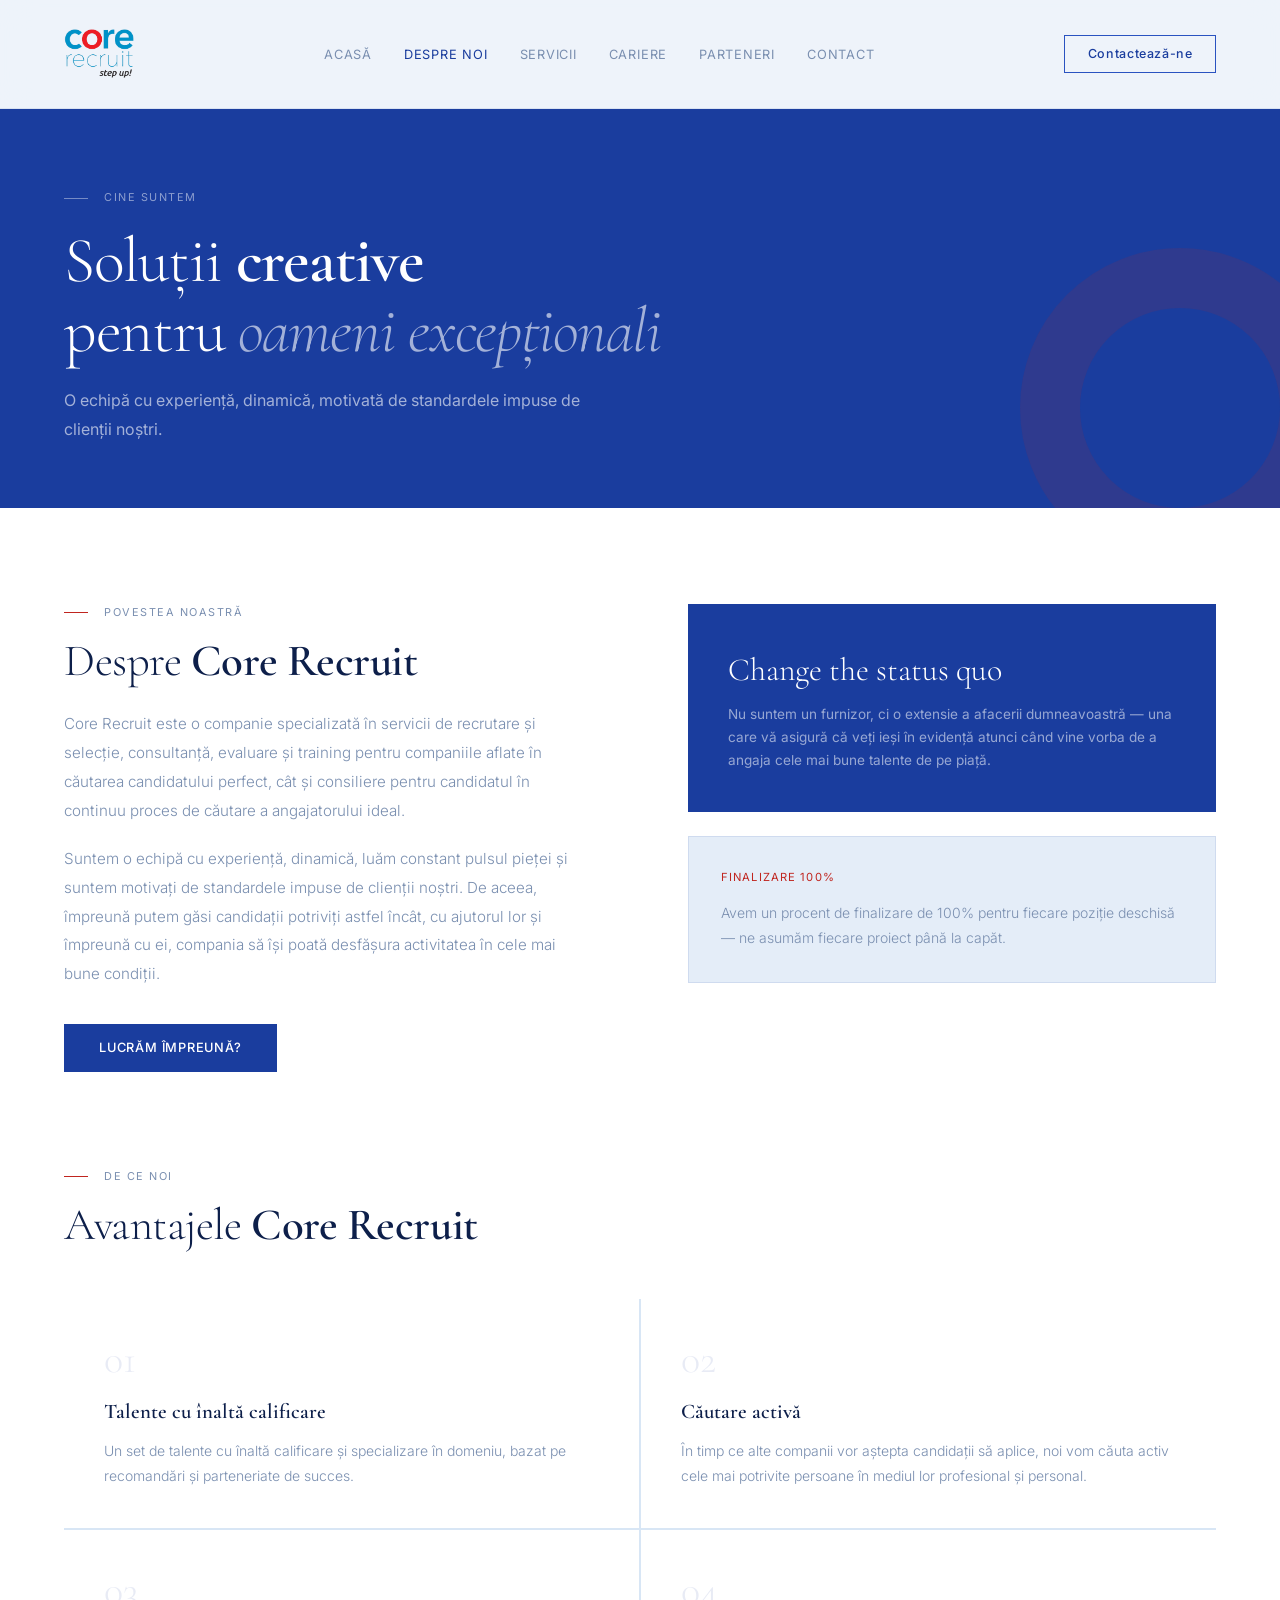
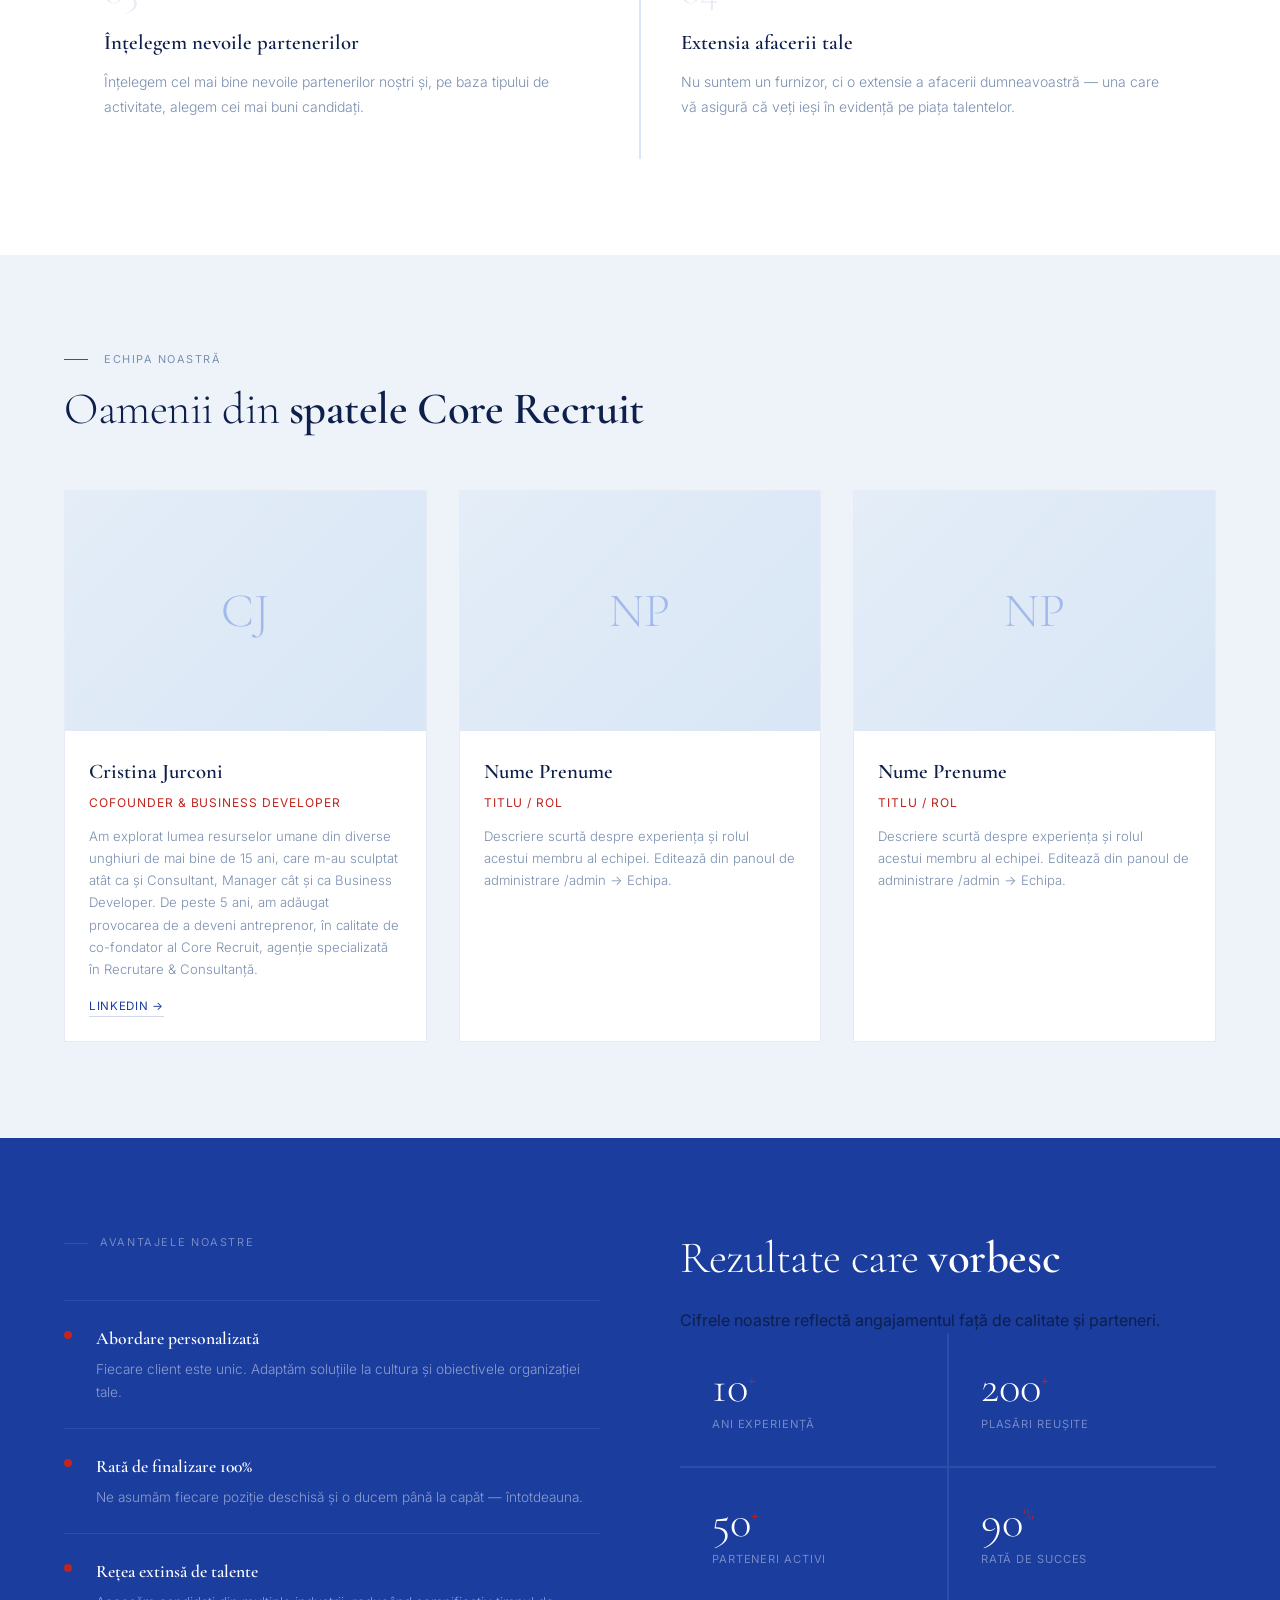
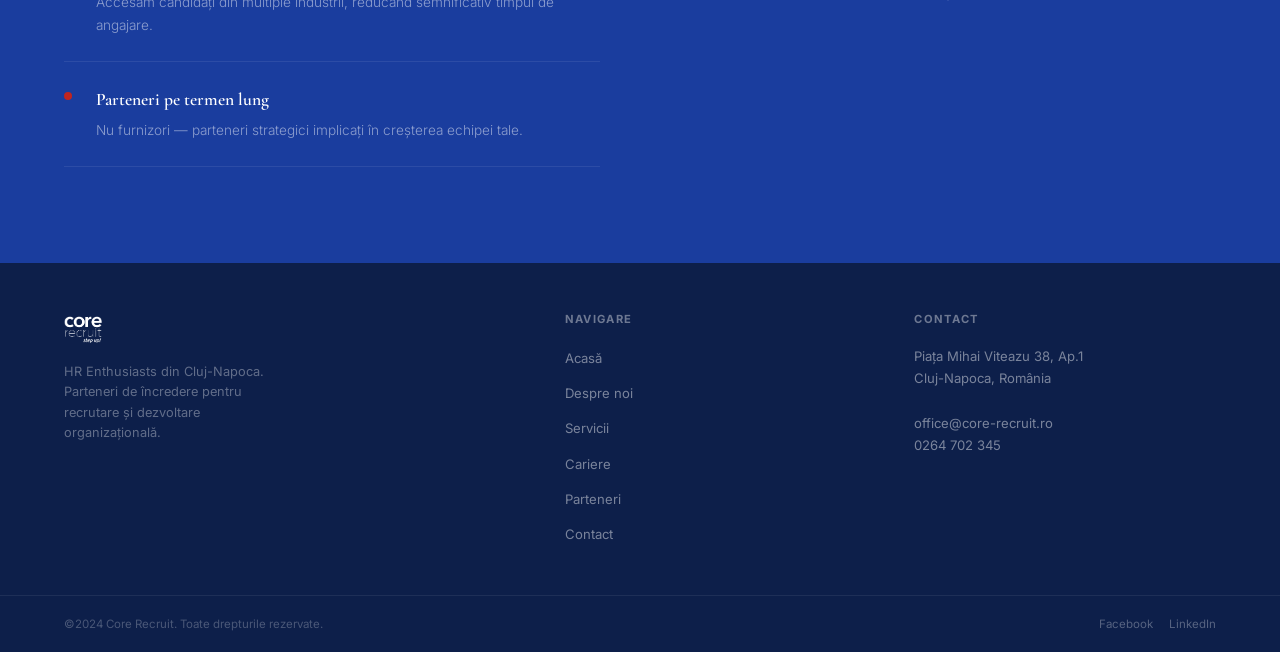
==== about.html @ 85bb78b0 "Making logo bigger" ====
<!DOCTYPE html>
<html lang="ro">
<head>
<meta charset="UTF-8">
<meta name="viewport" content="width=device-width, initial-scale=1.0">
<title>Despre noi — Core Recruit</title>
<meta name="description" content="Suntem o echipă de entuziaști HR cu experiență de peste 10 ani. Află mai multe despre Core Recruit.">
<link href="https://fonts.googleapis.com/css2?family=Cormorant+Garamond:ital,wght@0,300;0,400;0,600;1,300;1,400&family=Inter:wght@300;400;500&display=swap" rel="stylesheet">
<link rel="stylesheet" href="css/styles.css">
<style>
  .about-intro { padding: 6rem 4rem; display: grid; grid-template-columns: 1fr 1fr; gap: 6rem; align-items: start; background: var(--white); }
  .about-intro-text .section-title { margin-bottom: 1.5rem; }
  .about-intro-text p { font-size: 0.95rem; color: var(--text-muted); line-height: 1.9; font-weight: 300; margin-bottom: 1.2rem; }
  .about-values { padding: 0 4rem 6rem; background: var(--white); }
  .values-grid { display: grid; grid-template-columns: repeat(2,1fr); gap: 2px; background: var(--bg3); margin-top: 3rem; }
  .value-item { background: var(--white); padding: 2.5rem; transition: background 0.3s; }
  .value-item:hover { background: var(--bg); }
  .value-num { font-family:'Cormorant Garamond',serif; font-size:2.5rem; font-weight:300; color:rgba(26,61,158,0.1); line-height:1; margin-bottom:1rem; }
  .value-title { font-family:'Cormorant Garamond',serif; font-size:1.3rem; font-weight:600; color:var(--text); margin-bottom:0.6rem; }
  .value-desc { font-size:0.875rem; color:var(--text-muted); line-height:1.8; font-weight:300; }

  .team { padding: 6rem 4rem; background: var(--bg); }
  .team-grid { display: grid; grid-template-columns: repeat(3,1fr); gap: 2rem; margin-top: 3.5rem; }
  .team-card { background: var(--white); border: 1px solid var(--border); overflow: hidden; transition: box-shadow 0.3s; }
  .team-card:hover { box-shadow: 0 8px 32px rgba(26,61,158,0.08); }
  .team-card-img { width:100%; aspect-ratio:3/2; object-fit:cover; background:var(--bg3); display:flex; align-items:center; justify-content:center; }
  .team-card-img-placeholder { width:100%; aspect-ratio:3/2; background: linear-gradient(135deg, var(--bg2) 0%, var(--bg3) 100%); display:flex; align-items:center; justify-content:center; }
  .team-card-img-placeholder span { font-family:'Cormorant Garamond',serif; font-size:3rem; font-weight:300; color:var(--blue-light); opacity:0.4; }
  .team-card-body { padding: 1.5rem; }
  .team-name { font-family:'Cormorant Garamond',serif; font-size:1.3rem; font-weight:600; color:var(--text); margin-bottom:0.25rem; }
  .team-role { font-size:0.75rem; color:var(--red); text-transform:uppercase; letter-spacing:0.08em; margin-bottom:0.8rem; }
  .team-bio { font-size:0.82rem; color:var(--text-muted); line-height:1.7; font-weight:300; }
  .team-linkedin { display:inline-block; margin-top:1rem; font-size:0.72rem; color:var(--blue); text-decoration:none; letter-spacing:0.06em; text-transform:uppercase; border-bottom:1px solid rgba(26,61,158,0.2); padding-bottom:1px; }

  .why-us { background: var(--blue); padding: 6rem 4rem; }
  .why-grid { display: grid; grid-template-columns: 1fr 1fr; gap: 5rem; align-items: start; }
  .why-list { margin-top: 3rem; display: flex; flex-direction: column; gap: 0; }
  .why-item { padding: 1.5rem 0; border-bottom: 1px solid rgba(255,255,255,0.08); display: flex; gap: 1.5rem; }
  .why-item:first-child { border-top: 1px solid rgba(255,255,255,0.08); }
  .why-dot { width:8px; height:8px; border-radius:50%; background:var(--red); margin-top:6px; flex-shrink:0; }
  .why-title { font-family:'Cormorant Garamond',serif; font-size:1.1rem; font-weight:600; color:white; margin-bottom:0.3rem; }
  .why-desc { font-size:0.85rem; color:rgba(255,255,255,0.5); line-height:1.7; font-weight:300; }
  .why-right .section-title.white { margin-bottom:1.5rem; }
  .why-right p { font-size:0.9rem; color:rgba(255,255,255,0.55); line-height:1.9; font-weight:300; margin-bottom:2rem; }
  .stats-2col { display:grid; grid-template-columns:1fr 1fr; gap:1.5px; background:rgba(255,255,255,0.08); }
  .stat-box { background:var(--blue); padding:2rem; }
  .stat-box-val { font-family:'Cormorant Garamond',serif; font-size:2.8rem; font-weight:300; color:white; line-height:1; }
  .stat-box-val sup { font-size:1.2rem; color:var(--red); vertical-align:super; }
  .stat-box-label { font-size:0.7rem; color:rgba(255,255,255,0.4); text-transform:uppercase; letter-spacing:0.08em; margin-top:0.4rem; }

  @media (max-width:960px) {
    .about-intro, .why-grid { grid-template-columns:1fr; gap:3rem; }
    .about-intro, .about-values, .team, .why-us { padding:4rem 1.5rem; }
    .values-grid, .team-grid { grid-template-columns:1fr; }
    .stats-2col { grid-template-columns:1fr 1fr; }
  }
</style>
</head>
<body>

<nav>
  <a href="index.html" class="logo" id="nav-logo-link"><img src="images/core-recruit-logo.png" alt="Core Recruit" id="nav-logo-img" style="height:70px;width:auto;display:block;"><span class="logo-text" style="display:none;">Core<span style="color:var(--red);">.</span>Recruit</span></a>
  <ul>
    <li><a href="index.html">Acasă</a></li>
    <li><a href="about.html" class="active">Despre noi</a></li>
    <li><a href="services.html">Servicii</a></li>
    <li><a href="careers.html">Cariere</a></li>
    <li><a href="partners.html">Parteneri</a></li>
    <li><a href="contact.html">Contact</a></li>
  </ul>
  <a href="contact.html" class="nav-cta">Contactează-ne</a>
  <button class="hamburger" id="hamburger"><span></span><span></span><span></span></button>
</nav>
<div class="mobile-menu" id="mobile-menu">
  <a href="index.html">Acasă</a><a href="about.html">Despre noi</a><a href="services.html">Servicii</a>
  <a href="careers.html">Cariere</a><a href="partners.html">Parteneri</a><a href="contact.html">Contact</a>
</div>

<div class="page-hero">
  <div class="page-hero-eyebrow"><div class="eyebrow-line"></div><span class="eyebrow-text">Cine suntem</span></div>
  <h1>Soluții <strong>creative</strong><br>pentru <em>oameni excepționali</em></h1>
  <p>O echipă cu experiență, dinamică, motivată de standardele impuse de clienții noștri.</p>
</div>

<section class="about-intro">
  <div class="about-intro-text fade-in">
    <div class="section-eyebrow"><div class="eyebrow-line"></div><span class="eyebrow-text">Povestea noastră</span></div>
    <div class="section-title">Despre <strong>Core Recruit</strong></div>
    <p>Core Recruit este o companie specializată în servicii de recrutare și selecție, consultanță, evaluare și training pentru companiile aflate în căutarea candidatului perfect, cât și consiliere pentru candidatul în continuu proces de căutare a angajatorului ideal.</p>
    <p>Suntem o echipă cu experiență, dinamică, luăm constant pulsul pieței și suntem motivați de standardele impuse de clienții noștri. De aceea, împreună putem găsi candidații potriviți astfel încât, cu ajutorul lor și împreună cu ei, compania să își poată desfășura activitatea în cele mai bune condiții.</p>
    <a href="contact.html" class="btn-primary" style="margin-top:1rem;">Lucrăm împreună?</a>
  </div>
  <div class="fade-in" style="display:flex;flex-direction:column;gap:1.5rem;">
    <div style="background:var(--blue);padding:2.5rem;color:white;">
      <div style="font-family:'Cormorant Garamond',serif;font-size:2rem;font-weight:300;margin-bottom:0.5rem;">Change the status quo</div>
      <div style="font-size:0.85rem;color:rgba(255,255,255,0.55);line-height:1.7;">Nu suntem un furnizor, ci o extensie a afacerii dumneavoastră — una care vă asigură că veți ieși în evidență atunci când vine vorba de a angaja cele mai bune talente de pe piață.</div>
    </div>
    <div style="background:var(--bg2);border:1px solid var(--border);padding:2rem;">
      <div style="font-size:0.7rem;text-transform:uppercase;letter-spacing:0.1em;color:var(--red);margin-bottom:0.8rem;">Finalizare 100%</div>
      <div style="font-size:0.875rem;color:var(--text-muted);line-height:1.8;font-weight:300;">Avem un procent de finalizare de 100% pentru fiecare poziție deschisă — ne asumăm fiecare proiect până la capăt.</div>
    </div>
  </div>
</section>

<section class="about-values">
  <div class="section-eyebrow"><div class="eyebrow-line"></div><span class="eyebrow-text">De ce noi</span></div>
  <div class="section-title">Avantajele <strong>Core Recruit</strong></div>
  <div class="values-grid">
    <div class="value-item fade-in">
      <div class="value-num">01</div>
      <div class="value-title">Talente cu înaltă calificare</div>
      <div class="value-desc">Un set de talente cu înaltă calificare și specializare în domeniu, bazat pe recomandări și parteneriate de succes.</div>
    </div>
    <div class="value-item fade-in">
      <div class="value-num">02</div>
      <div class="value-title">Căutare activă</div>
      <div class="value-desc">În timp ce alte companii vor aștepta candidații să aplice, noi vom căuta activ cele mai potrivite persoane în mediul lor profesional și personal.</div>
    </div>
    <div class="value-item fade-in">
      <div class="value-num">03</div>
      <div class="value-title">Înțelegem nevoile partenerilor</div>
      <div class="value-desc">Înțelegem cel mai bine nevoile partenerilor noștri și, pe baza tipului de activitate, alegem cei mai buni candidați.</div>
    </div>
    <div class="value-item fade-in">
      <div class="value-num">04</div>
      <div class="value-title">Extensia afacerii tale</div>
      <div class="value-desc">Nu suntem un furnizor, ci o extensie a afacerii dumneavoastră — una care vă asigură că veți ieși în evidență pe piața talentelor.</div>
    </div>
  </div>
</section>

<section class="team">
  <div class="section-eyebrow"><div class="eyebrow-line"></div><span class="eyebrow-text">Echipa noastră</span></div>
  <div class="section-title">Oamenii din <strong>spatele Core Recruit</strong></div>
  <div class="team-grid" id="team-grid">
    <div class="content-loading"><div class="spinner"></div> Se încarcă echipa...</div>
  </div>
</section>

<section class="why-us">
  <div class="why-grid">
    <div>
      <div class="al-tag" style="font-size:0.68rem;letter-spacing:0.15em;text-transform:uppercase;color:rgba(255,255,255,0.4);margin-bottom:1.5rem;display:flex;align-items:center;gap:0.75rem;">
        <span style="display:block;width:24px;height:1px;background:var(--red);flex-shrink:0;"></span>Avantajele noastre
      </div>
      <div class="why-list">
        <div class="why-item"><div class="why-dot"></div><div><div class="why-title">Abordare personalizată</div><div class="why-desc">Fiecare client este unic. Adaptăm soluțiile la cultura și obiectivele organizației tale.</div></div></div>
        <div class="why-item"><div class="why-dot"></div><div><div class="why-title">Rată de finalizare 100%</div><div class="why-desc">Ne asumăm fiecare poziție deschisă și o ducem până la capăt — întotdeauna.</div></div></div>
        <div class="why-item"><div class="why-dot"></div><div><div class="why-title">Rețea extinsă de talente</div><div class="why-desc">Accesăm candidați din multiple industrii, reducând semnificativ timpul de angajare.</div></div></div>
        <div class="why-item"><div class="why-dot"></div><div><div class="why-title">Parteneri pe termen lung</div><div class="why-desc">Nu furnizori — parteneri strategici implicați în creșterea echipei tale.</div></div></div>
      </div>
    </div>
    <div>
      <div class="section-title white" style="margin-bottom:1.5rem;">Rezultate care <strong style="font-weight:600;">vorbesc</strong></div>
      <p>Cifrele noastre reflectă angajamentul față de calitate și parteneri.</p>
      <div class="stats-2col">
        <div class="stat-box"><div class="stat-box-val">10<sup>+</sup></div><div class="stat-box-label">Ani experiență</div></div>
        <div class="stat-box"><div class="stat-box-val">200<sup>+</sup></div><div class="stat-box-label">Plasări reușite</div></div>
        <div class="stat-box"><div class="stat-box-val">50<sup>+</sup></div><div class="stat-box-label">Parteneri activi</div></div>
        <div class="stat-box"><div class="stat-box-val">90<sup>%</sup></div><div class="stat-box-label">Rată de succes</div></div>
      </div>
    </div>
  </div>
</section>

<footer>
  <div class="footer-brand">
    <a href="index.html" class="footer-logo" id="footer-logo-link"><img src="images/core-recruit-logo.png" alt="Core Recruit" id="footer-logo-img" style="height:38px;width:auto;display:block;filter:brightness(0) invert(1);"><span class="footer-logo-text" style="display:none;">Core<span style="color:var(--red);">.</span>Recruit</span></a>
    <p class="footer-tagline">HR Enthusiasts din Cluj-Napoca. Parteneri de încredere pentru recrutare și dezvoltare organizațională.</p>
  </div>
  <div class="footer-col">
    <h4>Navigare</h4>
    <ul>
      <li><a href="index.html">Acasă</a></li><li><a href="about.html">Despre noi</a></li>
      <li><a href="services.html">Servicii</a></li><li><a href="careers.html">Cariere</a></li>
      <li><a href="partners.html">Parteneri</a></li><li><a href="contact.html">Contact</a></li>
    </ul>
  </div>
  <div class="footer-col">
    <h4>Contact</h4>
    <p>Piața Mihai Viteazu 38, Ap.1<br>Cluj-Napoca, România<br><br>office@core-recruit.ro<br>0264 702 345</p>
  </div>
</footer>
<div class="footer-bottom">
  <span class="footer-copy">©2024 Core Recruit. Toate drepturile rezervate.</span>
  <div class="footer-social">
    <a href="https://www.facebook.com/corerecruit.ro/" target="_blank">Facebook</a>
    <a href="https://www.linkedin.com/company/core-recruit/" target="_blank">LinkedIn</a>
  </div>
</div>
<script src="js/main.js"></script>
<script>
// ============================================================
// TEAM CMS LOADER
// Slugs must match filenames in /content/team/
// Add new slugs here as you add team members in /admin → Echipa
// ============================================================
const TEAM_SLUGS = [
  'cristina-jurconi',
  'membru-2',
  'membru-3',
];

// Fallback data shown before CMS files are loaded
const TEAM_FALLBACK = [
  { name:'Cristina Jurconi', role:'Cofounder & Business Developer', bio:'Am explorat lumea resurselor umane din diverse unghiuri de mai bine de 15 ani. De peste 5 ani, co-fondator al Core Recruit.', linkedin:'https://www.linkedin.com/in/cristina-jurconi-02abbb10/', photo:'' },
  { name:'Nume Prenume', role:'Titlu / Rol', bio:'Editează din panoul de administrare /admin → Echipa pentru a adăuga informațiile acestui membru.', linkedin:'', photo:'' },
  { name:'Nume Prenume', role:'Titlu / Rol', bio:'Editează din panoul de administrare /admin → Echipa pentru a adăuga informațiile acestui membru.', linkedin:'', photo:'' },
];

function getInitials(name) {
  return name.split(' ').map(w => w[0]).join('').substring(0, 2).toUpperCase();
}

function renderTeam(members) {
  const grid = document.getElementById('team-grid');
  grid.innerHTML = members.map(m => `
    <div class="team-card fade-in">
      ${m.photo
        ? `<img src="${m.photo}" alt="${m.name}" class="team-card-img" style="width:100%;aspect-ratio:3/2;object-fit:cover;">`
        : `<div class="team-card-img-placeholder"><span>${getInitials(m.name)}</span></div>`
      }
      <div class="team-card-body">
        <div class="team-name">${m.name}</div>
        <div class="team-role">${m.role}</div>
        <p class="team-bio">${m.bio}</p>
        ${m.linkedin ? `<a href="${m.linkedin}" target="_blank" class="team-linkedin">LinkedIn →</a>` : ''}
      </div>
    </div>
  `).join('');
  // Trigger fade-in
  setTimeout(() => {
    grid.querySelectorAll('.fade-in').forEach(el => el.classList.add('visible'));
  }, 100);
}

async function loadTeam() {
  const results = await window.CMS.loadCollection('team', TEAM_SLUGS);
  const members = results.length > 0
    ? results.sort((a, b) => (parseInt(a.order) || 0) - (parseInt(b.order) || 0))
    : TEAM_FALLBACK;
  renderTeam(members);
}

document.addEventListener('DOMContentLoaded', loadTeam);
</script>
</body>
</html>
---- css/styles.css ----
/* Core Recruit — Shared Styles v2 with Netlify CMS */
*,*::before,*::after{margin:0;padding:0;box-sizing:border-box}
:root{
  --bg:#eef3fa;--bg2:#e4edf8;--bg3:#d8e6f5;--white:#ffffff;
  --blue:#1a3d9e;--blue-mid:#2a52c0;--blue-light:#4a72d8;
  --red:#c0251f;--text:#0d1f4a;--text-mid:#3a4e7a;--text-muted:#7a8fb0;
  --border:rgba(26,61,158,0.1);--border-strong:rgba(26,61,158,0.2);
}
body{font-family:'Inter',sans-serif;background:var(--bg);color:var(--text);overflow-x:auto;line-height:1.6}

/* NAV */
nav{display:flex;align-items:center;justify-content:space-between;padding:1.2rem 4rem;position:sticky;top:0;z-index:100;background:rgba(238,243,250,0.95);backdrop-filter:blur(16px);border-bottom:1px solid var(--border)}
.logo{font-family:'Cormorant Garamond',serif;font-weight:600;font-size:1.4rem;letter-spacing:0.04em;color:var(--blue);text-decoration:none}
.logo span{color:var(--red)}
nav ul{list-style:none;display:flex;gap:2rem}
nav ul li a{text-decoration:none;color:var(--text-muted);font-size:0.8rem;letter-spacing:0.06em;text-transform:uppercase;transition:color 0.2s}
nav ul li a:hover,nav ul li a.active{color:var(--blue)}
.nav-cta{background:transparent;color:var(--blue);border:1px solid var(--blue-mid);padding:0.5rem 1.4rem;font-family:'Inter',sans-serif;font-size:0.78rem;font-weight:500;letter-spacing:0.05em;cursor:pointer;transition:all 0.25s;text-decoration:none;display:inline-block}
.nav-cta:hover{background:var(--blue);color:white}
.hamburger{display:none;flex-direction:column;gap:5px;cursor:pointer;background:none;border:none;padding:4px}
.hamburger span{width:24px;height:1.5px;background:var(--blue);display:block;transition:all 0.3s}
.mobile-menu{display:none;flex-direction:column;position:fixed;top:64px;left:0;right:0;background:rgba(238,243,250,0.98);backdrop-filter:blur(16px);border-bottom:1px solid var(--border);padding:1.5rem 2rem;gap:1.2rem;z-index:99}
.mobile-menu a{text-decoration:none;color:var(--text-mid);font-size:0.9rem;letter-spacing:0.06em;text-transform:uppercase}
.mobile-menu.open{display:flex}

/* BUTTONS */
.btn-primary{background:var(--blue);color:white;border:none;padding:0.85rem 2.2rem;font-family:'Inter',sans-serif;font-size:0.8rem;font-weight:500;letter-spacing:0.06em;text-transform:uppercase;cursor:pointer;transition:all 0.25s;text-decoration:none;display:inline-block}
.btn-primary:hover{background:var(--blue-mid);transform:translateY(-1px)}
.btn-ghost{background:transparent;color:var(--text-mid);border:1px solid var(--border-strong);padding:0.85rem 2.2rem;font-family:'Inter',sans-serif;font-size:0.8rem;letter-spacing:0.06em;text-transform:uppercase;cursor:pointer;transition:all 0.25s;text-decoration:none;display:inline-block}
.btn-ghost:hover{border-color:var(--blue);color:var(--blue)}
.btn-white{background:transparent;color:white;border:1px solid rgba(255,255,255,0.35);padding:0.8rem 2rem;font-family:'Inter',sans-serif;font-size:0.78rem;letter-spacing:0.07em;text-transform:uppercase;cursor:pointer;transition:all 0.25s;text-decoration:none;display:inline-block}
.btn-white:hover{background:rgba(255,255,255,0.1);border-color:rgba(255,255,255,0.6)}

/* TYPOGRAPHY */
.section-eyebrow{display:flex;align-items:center;gap:1rem;margin-bottom:1rem}
.eyebrow-line{width:24px;height:1px;background:var(--red);flex-shrink:0}
.eyebrow-text{font-size:0.68rem;letter-spacing:0.14em;text-transform:uppercase;color:var(--text-muted)}
.section-title{font-family:'Cormorant Garamond',serif;font-size:clamp(2rem,3.5vw,3rem);font-weight:300;color:var(--text);letter-spacing:-0.01em;line-height:1.1}
.section-title strong{font-weight:600}
.section-title.white{color:white}

/* PAGE HERO */
.page-hero{background:var(--blue);padding:5rem 4rem 4rem;position:relative;overflow:hidden}
.page-hero::after{content:'';position:absolute;right:-60px;bottom:-60px;width:320px;height:320px;border-radius:50%;border:60px solid rgba(192,37,31,0.12);pointer-events:none}
.page-hero-eyebrow{display:flex;align-items:center;gap:1rem;margin-bottom:1.2rem}
.page-hero-eyebrow .eyebrow-line{background:rgba(255,255,255,0.4)}
.page-hero-eyebrow .eyebrow-text{color:rgba(255,255,255,0.5)}
.page-hero h1{font-family:'Cormorant Garamond',serif;font-weight:300;font-size:clamp(2.5rem,5vw,4.5rem);color:white;line-height:1.1;letter-spacing:-0.02em;max-width:700px}
.page-hero h1 strong{font-weight:600}
.page-hero h1 em{font-style:italic;color:rgba(255,255,255,0.6)}
.page-hero p{color:rgba(255,255,255,0.6);font-size:1rem;line-height:1.8;max-width:520px;margin-top:1.2rem}

/* FOOTER */
footer{background:var(--text);padding:3rem 4rem;display:grid;grid-template-columns:1.5fr 1fr 1fr;gap:3rem;align-items:start}
.footer-logo{font-family:'Cormorant Garamond',serif;font-weight:600;font-size:1.3rem;letter-spacing:0.04em;color:white;display:block;margin-bottom:0.8rem;text-decoration:none}
.footer-logo span{color:var(--red)}
.footer-tagline{font-size:0.8rem;color:rgba(255,255,255,0.35);line-height:1.6;max-width:220px}
.footer-col h4{font-size:0.7rem;letter-spacing:0.12em;text-transform:uppercase;color:rgba(255,255,255,0.4);margin-bottom:1rem}
.footer-col ul{list-style:none;display:flex;flex-direction:column;gap:0.6rem}
.footer-col ul li a{font-size:0.82rem;color:rgba(255,255,255,0.45);text-decoration:none;transition:color 0.2s}
.footer-col ul li a:hover{color:white}
.footer-col p{font-size:0.82rem;color:rgba(255,255,255,0.45);line-height:1.7}
.footer-bottom{background:var(--text);border-top:1px solid rgba(255,255,255,0.07);padding:1.2rem 4rem;display:flex;justify-content:space-between;align-items:center}
.footer-copy{font-size:0.72rem;color:rgba(255,255,255,0.25)}
.footer-social{display:flex;gap:1rem}
.footer-social a{font-size:0.72rem;color:rgba(255,255,255,0.3);text-decoration:none;transition:color 0.2s}
.footer-social a:hover{color:white}

/* DIVIDER */
.divider-strip{background:var(--bg2);border-top:1px solid var(--border);border-bottom:1px solid var(--border);padding:1.1rem 4rem;display:flex;justify-content:space-between;align-items:center;overflow:hidden}
.ds-item{display:flex;align-items:center;gap:0.75rem;flex-shrink:0}
.ds-line{width:1px;height:16px;background:var(--border-strong);flex-shrink:0}
.ds-text{font-size:0.7rem;letter-spacing:0.1em;text-transform:uppercase;color:var(--text-muted)}

/* LOADING */
.content-loading{display:flex;align-items:center;justify-content:center;padding:4rem;color:var(--text-muted);font-size:0.875rem;gap:1rem}
.spinner{width:24px;height:24px;border:2px solid var(--border);border-top-color:var(--blue);border-radius:50%;animation:spin 0.7s linear infinite;flex-shrink:0}
@keyframes spin{to{transform:rotate(360deg)}}

/* FADE IN */
.fade-in{opacity:0;transform:translateY(20px);transition:opacity 0.6s ease,transform 0.6s ease}
.fade-in.visible{opacity:1;transform:translateY(0)}

@media(max-width:960px){
  nav ul,.nav-cta{display:none}
  .hamburger{display:flex}
  nav{padding:1rem 1.5rem}
  .page-hero{padding:3.5rem 1.5rem 3rem}
  footer{grid-template-columns:1fr;gap:2rem;padding:2.5rem 1.5rem}
  .footer-bottom{padding:1rem 1.5rem;flex-direction:column;gap:0.5rem;text-align:center}
  .divider-strip{padding:1rem 1.5rem;gap:0.8rem;flex-wrap:wrap}
  .ds-line{display:none}
}

/* ---- LOGO IMAGE ---- */
.logo-img-link { display:flex; align-items:center; text-decoration:none; }
.nav-logo { height:48px; width:auto; display:block; }
.footer-logo-img { display:block; margin-bottom:0.8rem; text-decoration:none; }
.footer-logo-img-el { height:44px; width:auto; filter:brightness(0) invert(1); }
nav { gap:1rem; }

/* ---- LOGO (image + text fallback) ---- */
.logo { display:flex; align-items:center; text-decoration:none; font-family:'Cormorant Garamond',serif; font-weight:600; font-size:1.4rem; letter-spacing:0.04em; color:var(--blue); }
.logo .logo-text { color:var(--blue); }
.logo .logo-text span { color:var(--red); }
.footer-logo { display:flex; align-items:center; text-decoration:none; font-family:'Cormorant Garamond',serif; font-weight:600; font-size:1.3rem; color:white; margin-bottom:0.8rem; }
.footer-logo .footer-logo-text span { color:var(--red); }
nav { gap:1rem; }
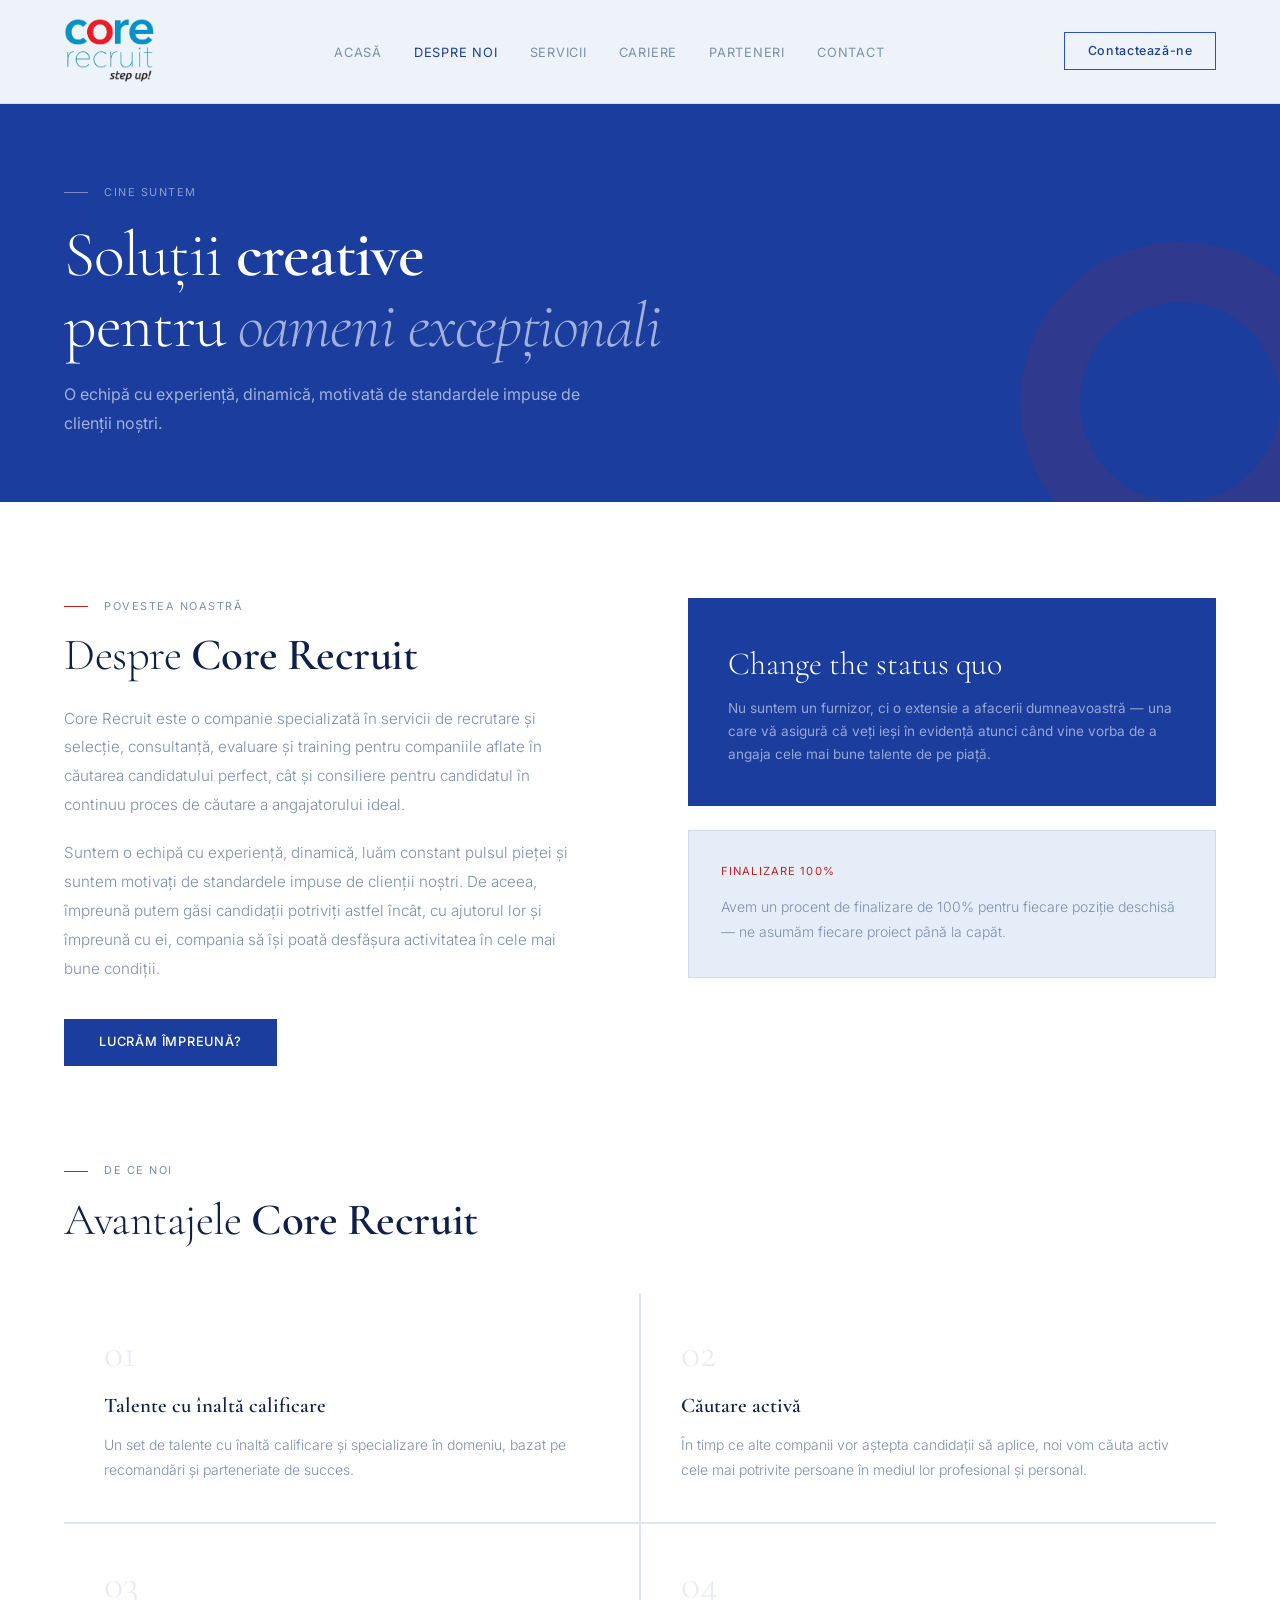
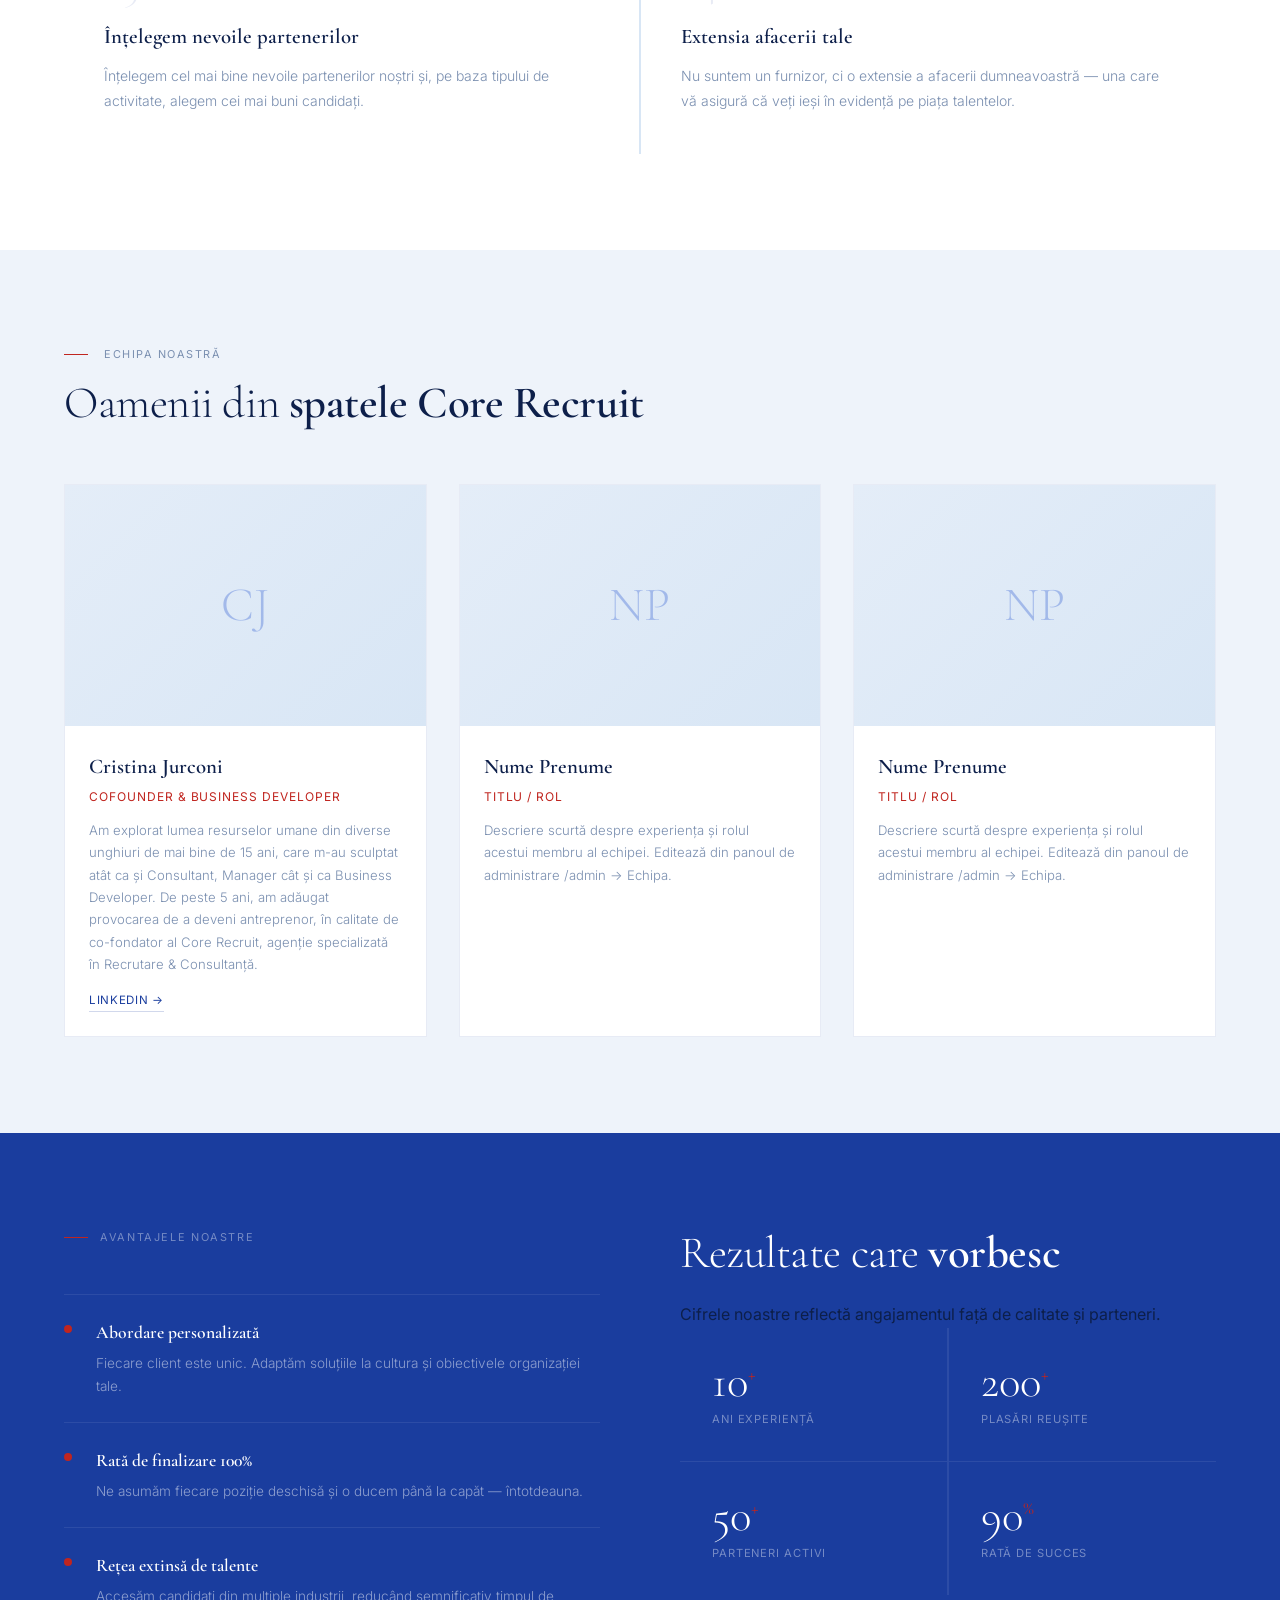
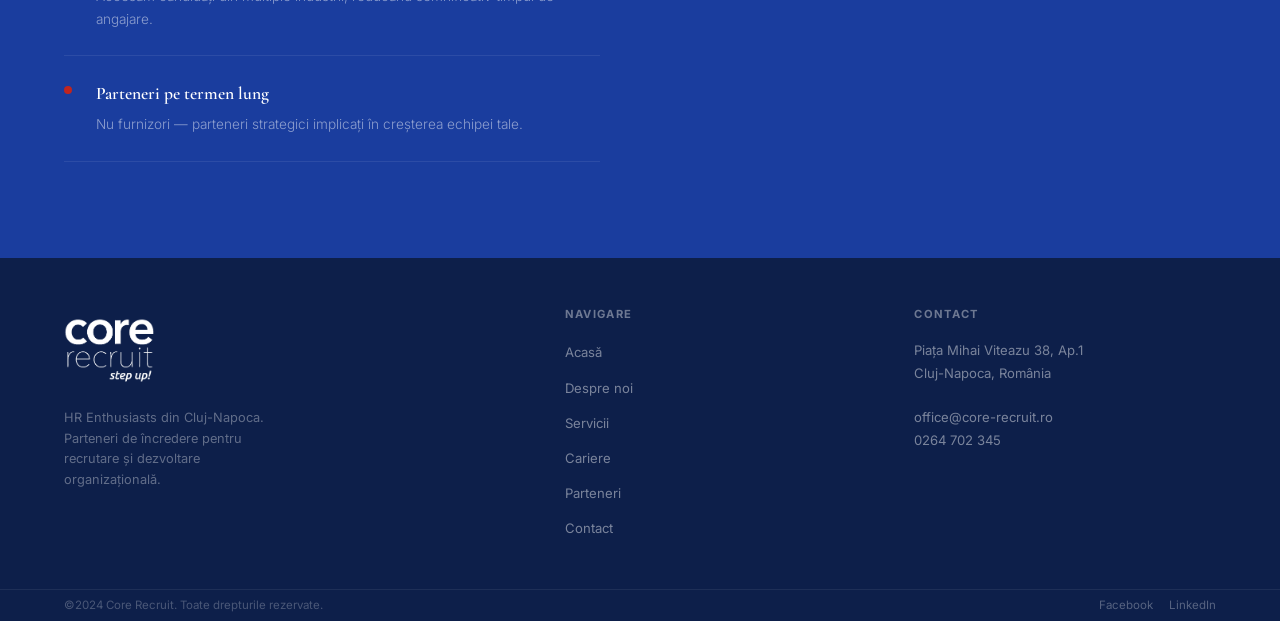
==== commit a5f88006: "Even bigger logo" ====
--- a/about.html
+++ b/about.html
@@ -59,7 +59,7 @@
 <body>
 
 <nav>
-  <a href="index.html" class="logo" id="nav-logo-link"><img src="images/core-recruit-logo.png" alt="Core Recruit" id="nav-logo-img" style="height:70px;width:auto;display:block;"><span class="logo-text" style="display:none;">Core<span style="color:var(--red);">.</span>Recruit</span></a>
+  <a href="index.html" class="logo" id="nav-logo-link"><img src="images/core-recruit-logo.png" alt="Core Recruit" id="nav-logo-img" style="height:90px;width:auto;display:block;"><span class="logo-text" style="display:none;">Core<span style="color:var(--red);">.</span>Recruit</span></a>
   <ul>
     <li><a href="index.html">Acasă</a></li>
     <li><a href="about.html" class="active">Despre noi</a></li>
@@ -165,7 +165,7 @@
 
 <footer>
   <div class="footer-brand">
-    <a href="index.html" class="footer-logo" id="footer-logo-link"><img src="images/core-recruit-logo.png" alt="Core Recruit" id="footer-logo-img" style="height:38px;width:auto;display:block;filter:brightness(0) invert(1);"><span class="footer-logo-text" style="display:none;">Core<span style="color:var(--red);">.</span>Recruit</span></a>
+    <a href="index.html" class="footer-logo" id="footer-logo-link"><img src="images/core-recruit-logo.png" alt="Core Recruit" id="footer-logo-img" style="height:90px;width:auto;display:block;filter:brightness(0) invert(1);"><span class="footer-logo-text" style="display:none;">Core<span style="color:var(--red);">.</span>Recruit</span></a>
     <p class="footer-tagline">HR Enthusiasts din Cluj-Napoca. Parteneri de încredere pentru recrutare și dezvoltare organizațională.</p>
   </div>
   <div class="footer-col">
--- a/css/styles.css
+++ b/css/styles.css
@@ -9,7 +9,7 @@
 body{font-family:'Inter',sans-serif;background:var(--bg);color:var(--text);overflow-x:auto;line-height:1.6}
 
 /* NAV */
-nav{display:flex;align-items:center;justify-content:space-between;padding:1.2rem 4rem;position:sticky;top:0;z-index:100;background:rgba(238,243,250,0.95);backdrop-filter:blur(16px);border-bottom:1px solid var(--border)}
+nav{display:flex;align-items:center;justify-content:space-between;padding:0.4rem 4rem;position:sticky;top:0;z-index:100;background:rgba(238,243,250,0.95);backdrop-filter:blur(16px);border-bottom:1px solid var(--border)}
 .logo{font-family:'Cormorant Garamond',serif;font-weight:600;font-size:1.4rem;letter-spacing:0.04em;color:var(--blue);text-decoration:none}
 .logo span{color:var(--red)}
 nav ul{list-style:none;display:flex;gap:2rem}
@@ -60,7 +60,7 @@
 .footer-col ul li a{font-size:0.82rem;color:rgba(255,255,255,0.45);text-decoration:none;transition:color 0.2s}
 .footer-col ul li a:hover{color:white}
 .footer-col p{font-size:0.82rem;color:rgba(255,255,255,0.45);line-height:1.7}
-.footer-bottom{background:var(--text);border-top:1px solid rgba(255,255,255,0.07);padding:1.2rem 4rem;display:flex;justify-content:space-between;align-items:center}
+.footer-bottom{background:var(--text);border-top:1px solid rgba(255,255,255,0.07);padding:0.4rem 4rem;display:flex;justify-content:space-between;align-items:center}
 .footer-copy{font-size:0.72rem;color:rgba(255,255,255,0.25)}
 .footer-social{display:flex;gap:1rem}
 .footer-social a{font-size:0.72rem;color:rgba(255,255,255,0.3);text-decoration:none;transition:color 0.2s}
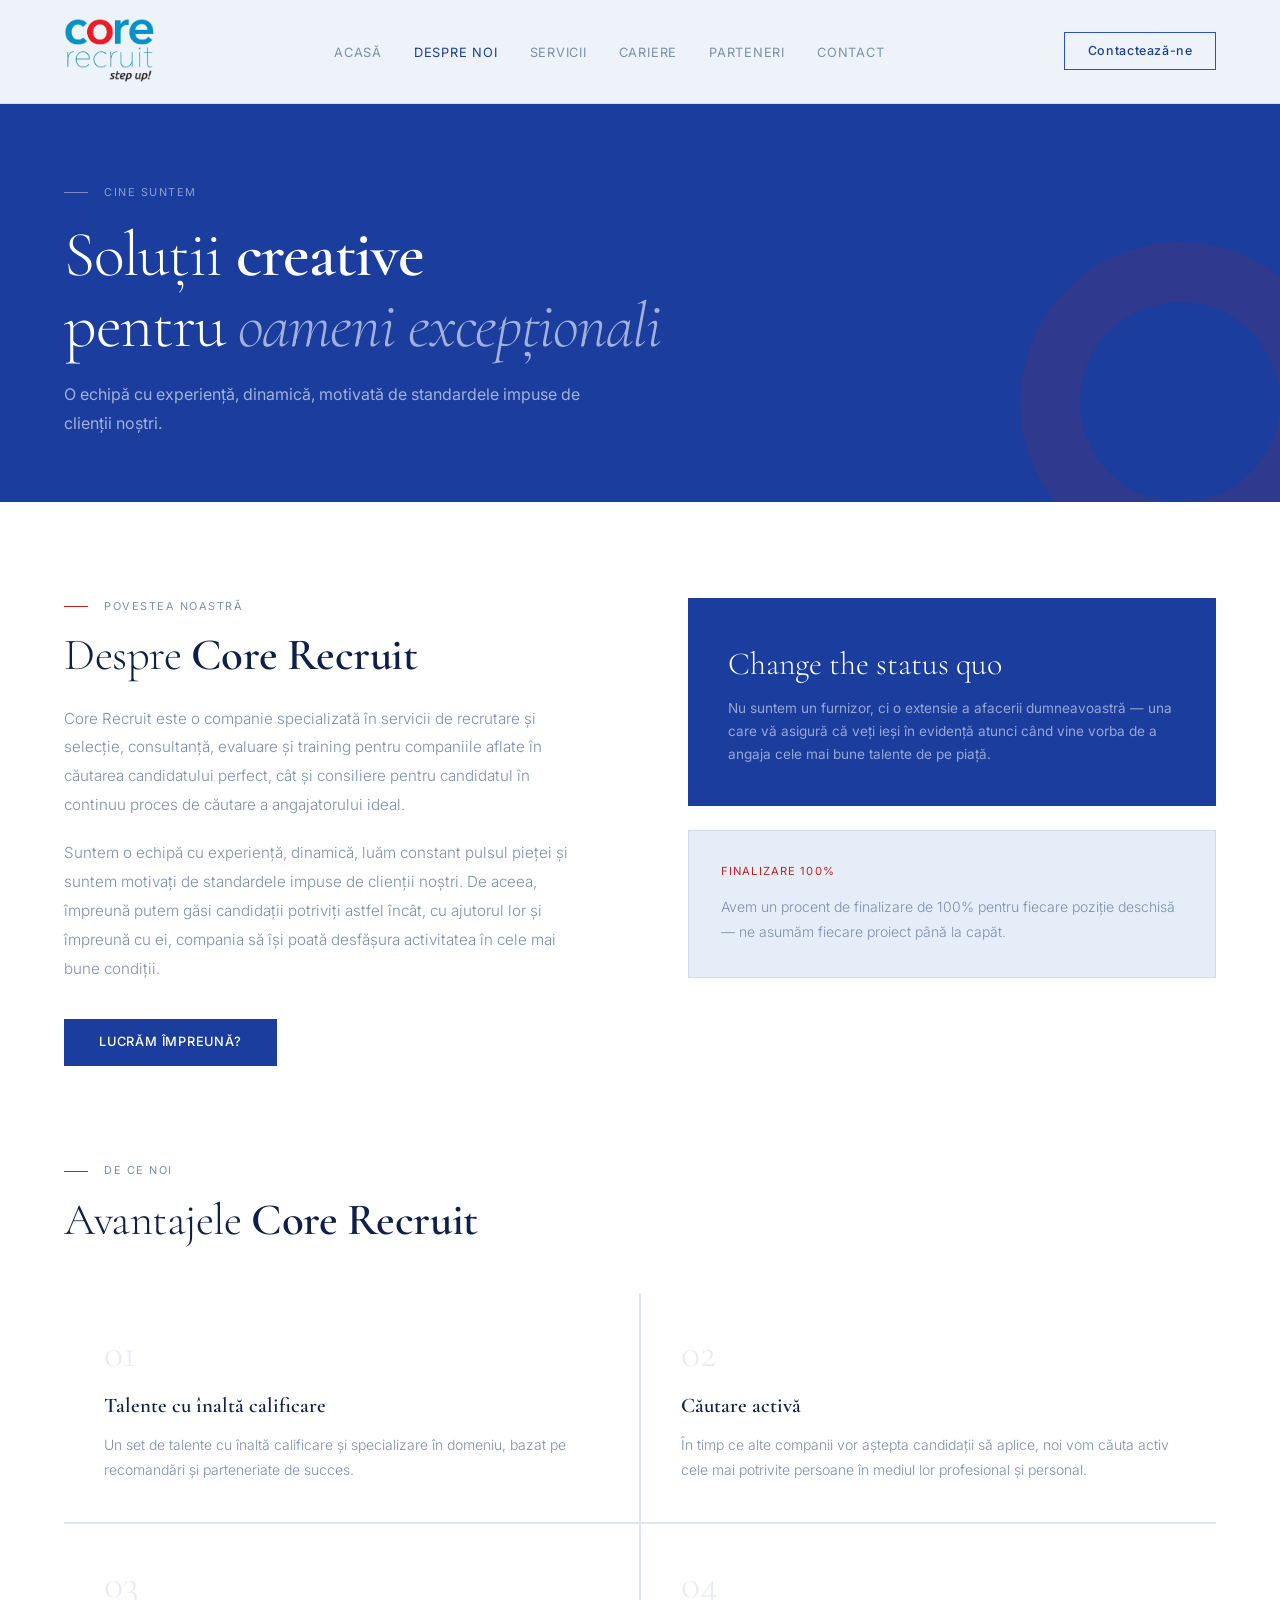
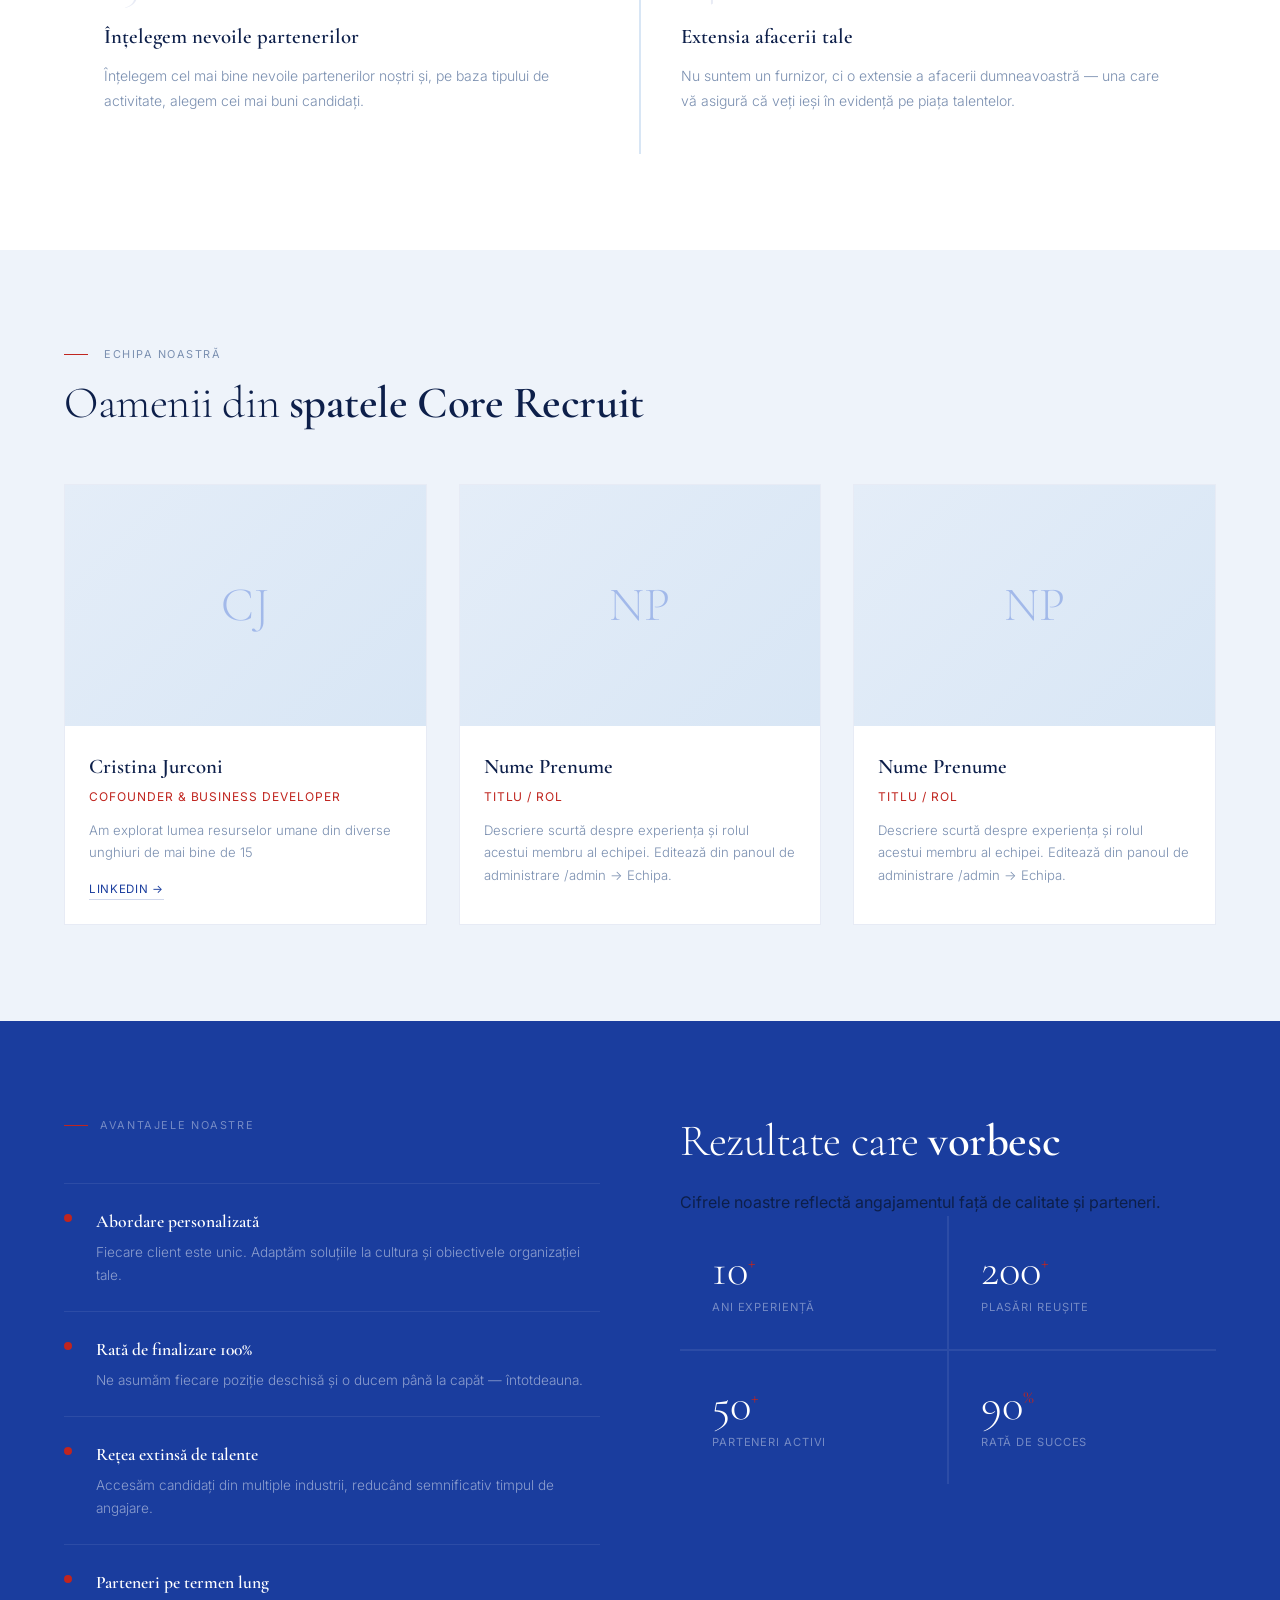
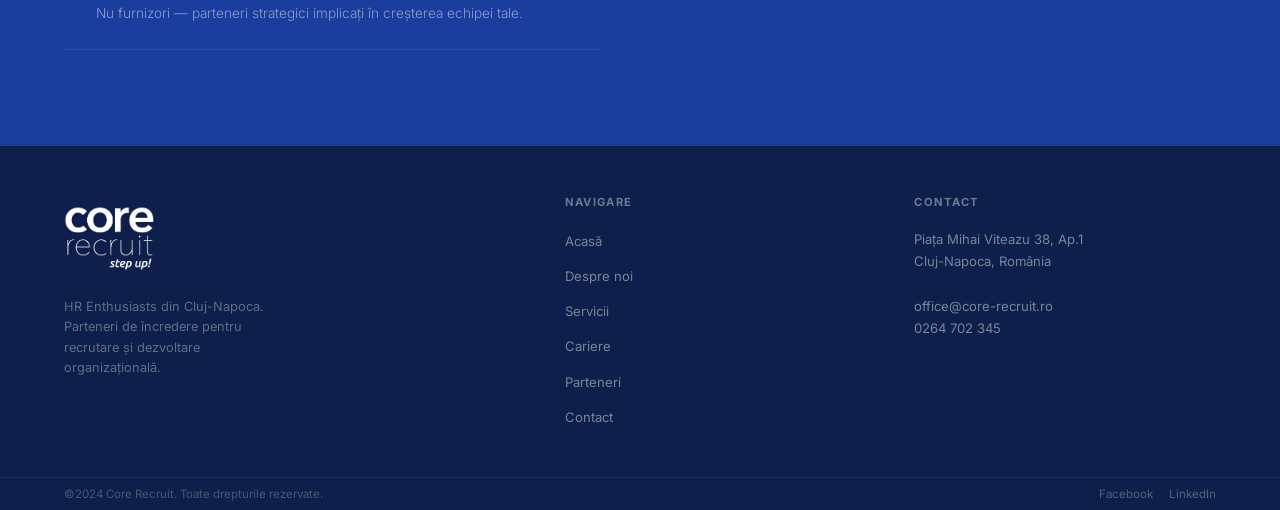
==== commit 3b17b2cb: "Update about.html" ====
--- a/about.html
+++ b/about.html
@@ -223,7 +223,7 @@
       <div class="team-card-body">
         <div class="team-name">${m.name}</div>
         <div class="team-role">${m.role}</div>
-        <p class="team-bio">${m.bio}</p>
+        <p class="team-bio">${m.body && m.body.trim() ? m.body.trim() : m.bio}</p>
         ${m.linkedin ? `<a href="${m.linkedin}" target="_blank" class="team-linkedin">LinkedIn →</a>` : ''}
       </div>
     </div>
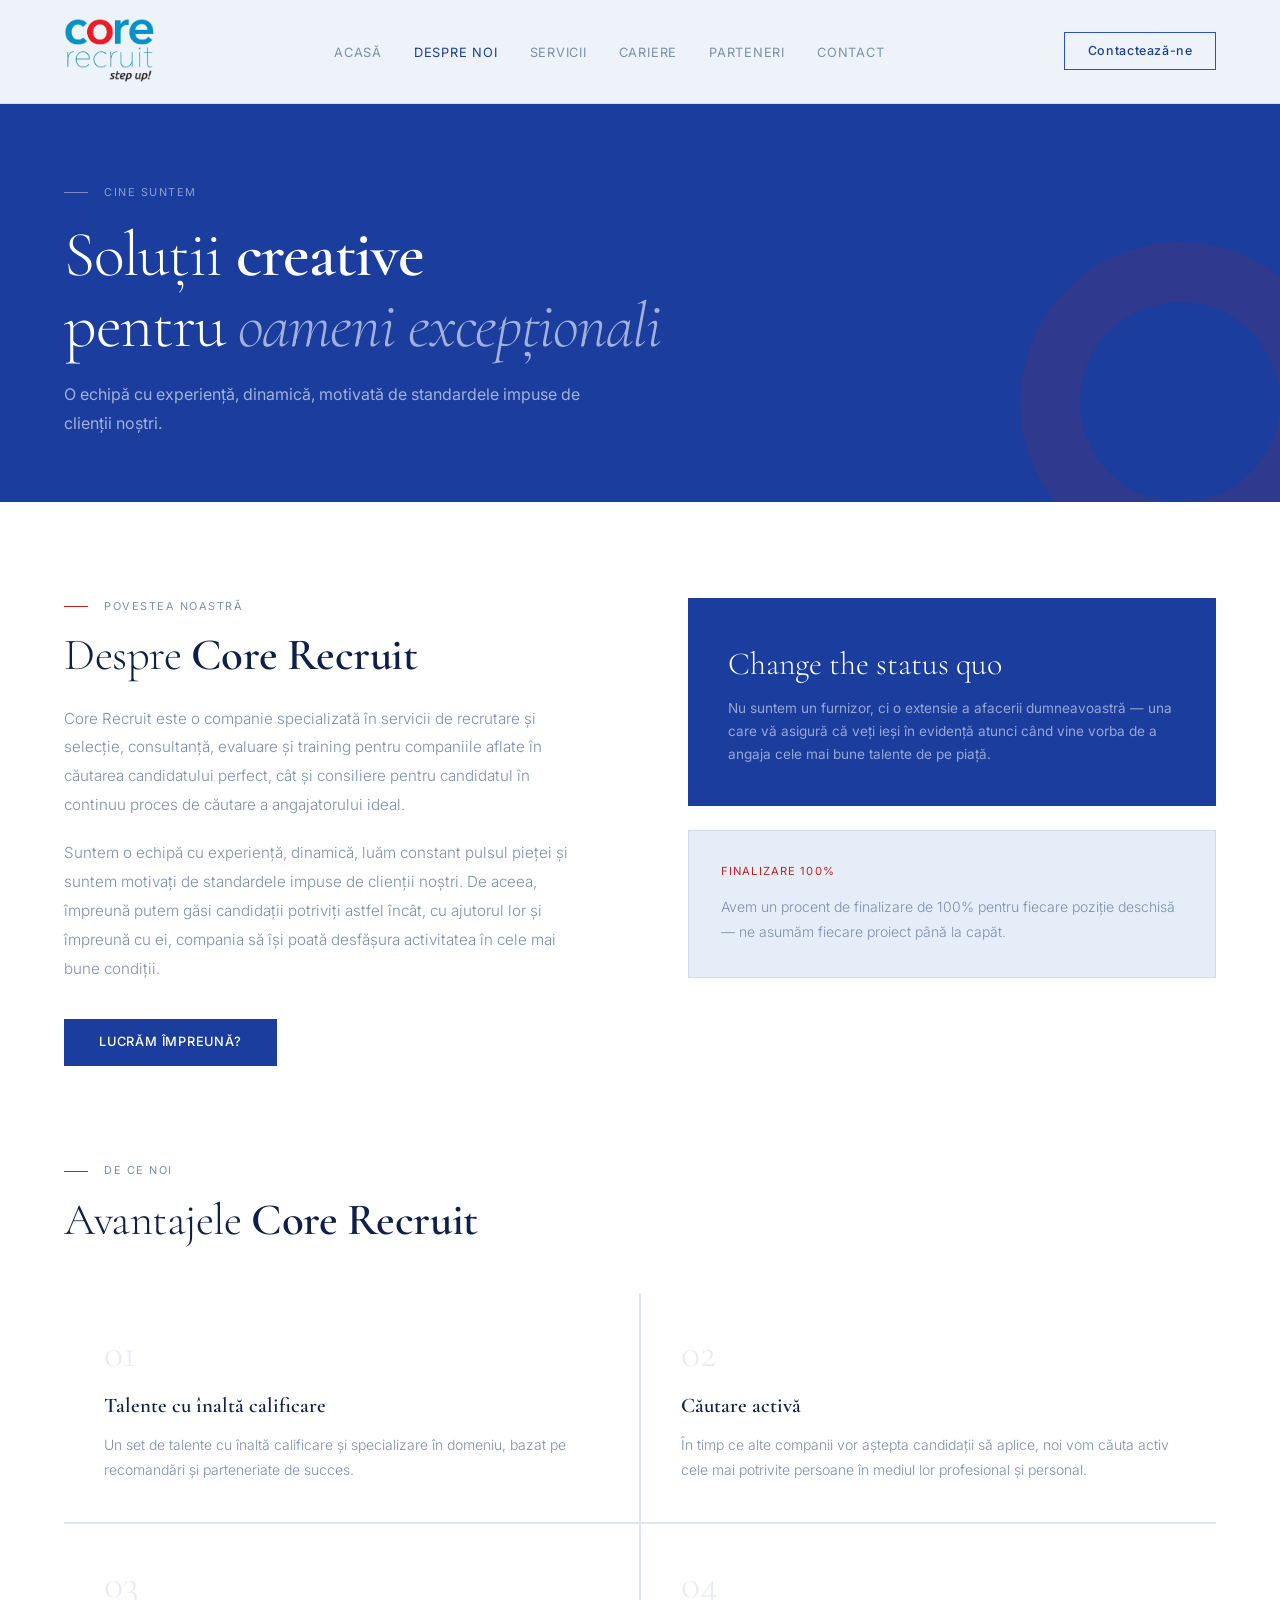
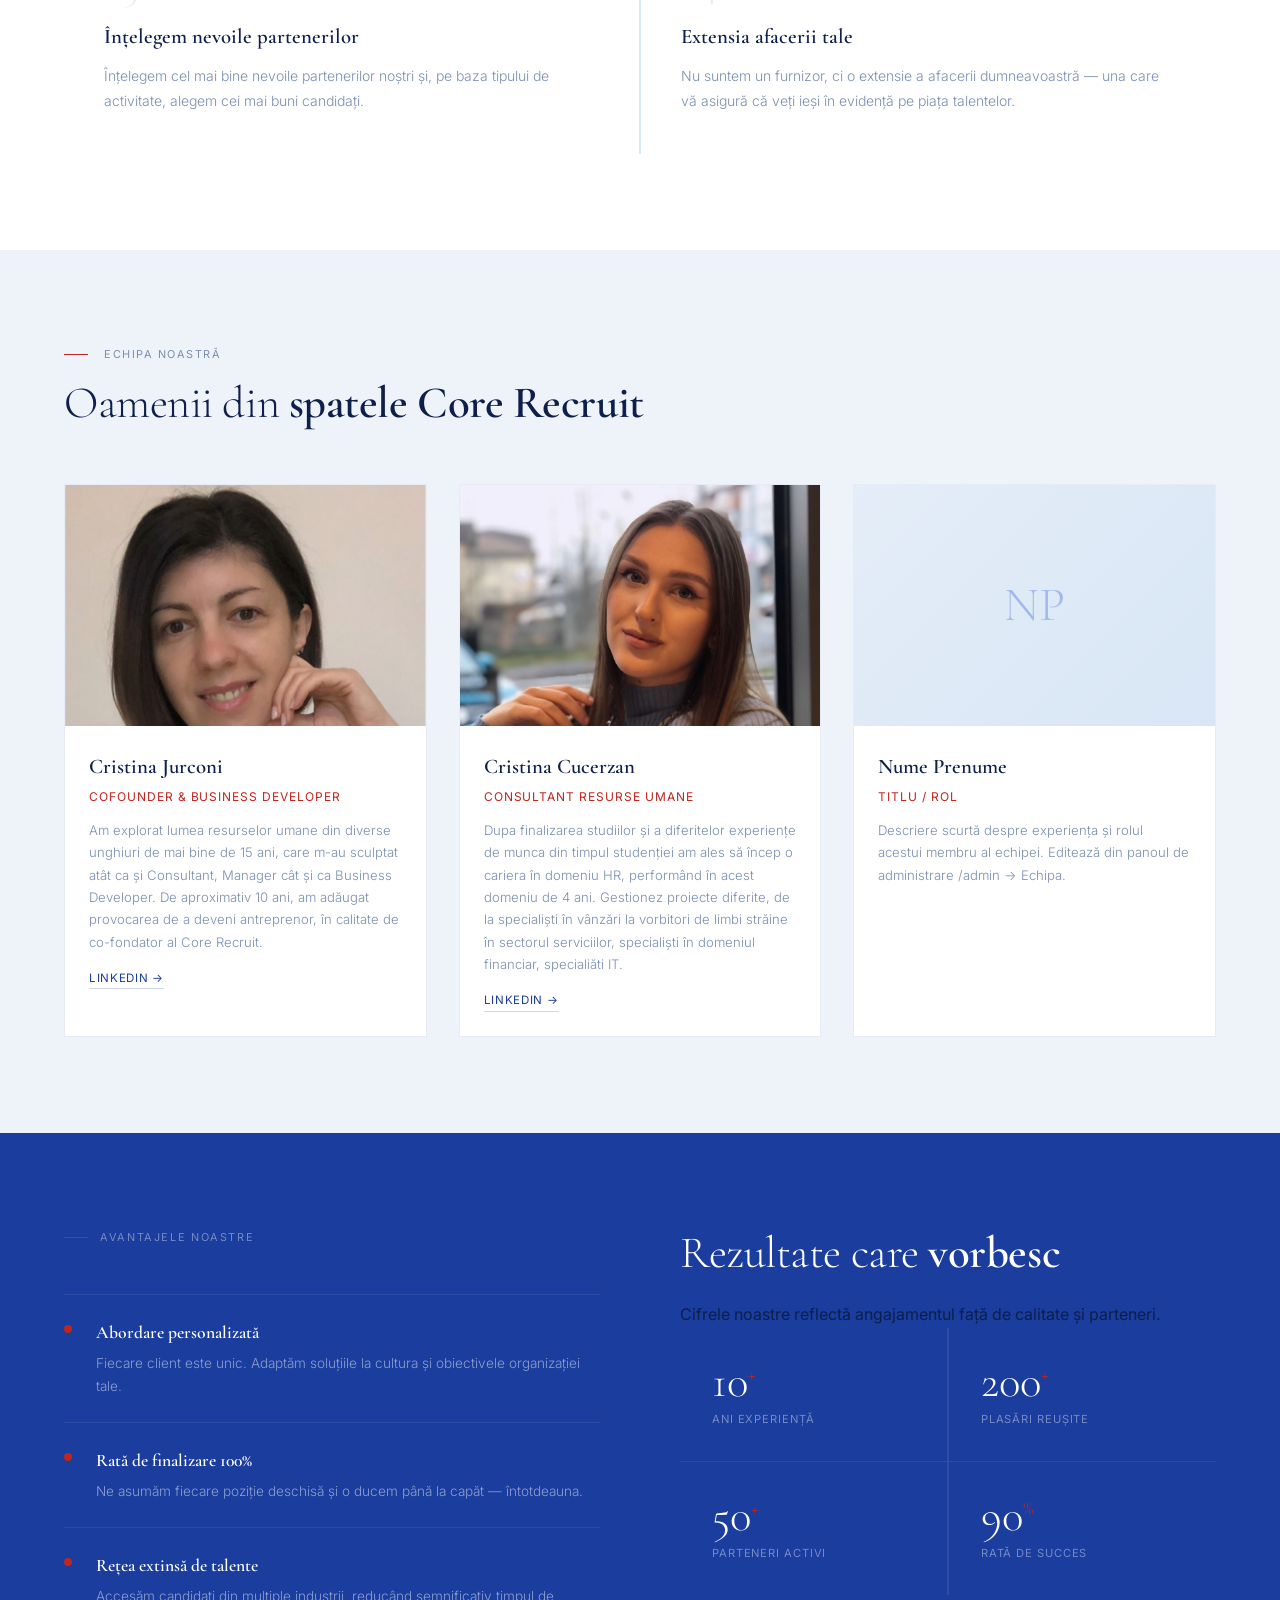
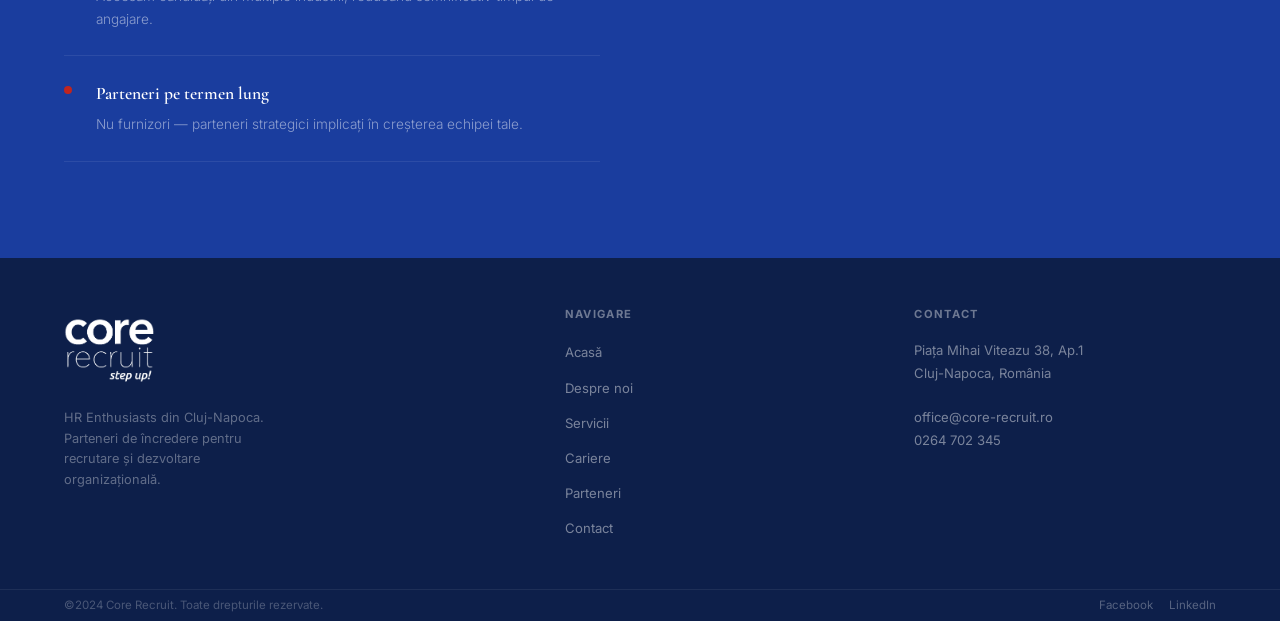
==== commit 6edd1aba: "Update about.html" ====
--- a/about.html
+++ b/about.html
@@ -23,7 +23,7 @@
   .team-grid { display: grid; grid-template-columns: repeat(3,1fr); gap: 2rem; margin-top: 3.5rem; }
   .team-card { background: var(--white); border: 1px solid var(--border); overflow: hidden; transition: box-shadow 0.3s; }
   .team-card:hover { box-shadow: 0 8px 32px rgba(26,61,158,0.08); }
-  .team-card-img { width:100%; aspect-ratio:3/2; object-fit:cover; background:var(--bg3); display:flex; align-items:center; justify-content:center; }
+  .team-card-img { width:100%; aspect-ratio:3/2; object-fit:cover; object-position:top; background:var(--bg3); display:flex; align-items:center; justify-content:center; }
   .team-card-img-placeholder { width:100%; aspect-ratio:3/2; background: linear-gradient(135deg, var(--bg2) 0%, var(--bg3) 100%); display:flex; align-items:center; justify-content:center; }
   .team-card-img-placeholder span { font-family:'Cormorant Garamond',serif; font-size:3rem; font-weight:300; color:var(--blue-light); opacity:0.4; }
   .team-card-body { padding: 1.5rem; }
@@ -217,7 +217,7 @@
   grid.innerHTML = members.map(m => `
     <div class="team-card fade-in">
       ${m.photo
-        ? `<img src="${m.photo}" alt="${m.name}" class="team-card-img" style="width:100%;aspect-ratio:3/2;object-fit:cover;">`
+        ? `<img src="${m.photo}" alt="${m.name}" class="team-card-img" style="width:100%;aspect-ratio:3/2;object-fit:cover; object-position:top;">`
         : `<div class="team-card-img-placeholder"><span>${getInitials(m.name)}</span></div>`
       }
       <div class="team-card-body">
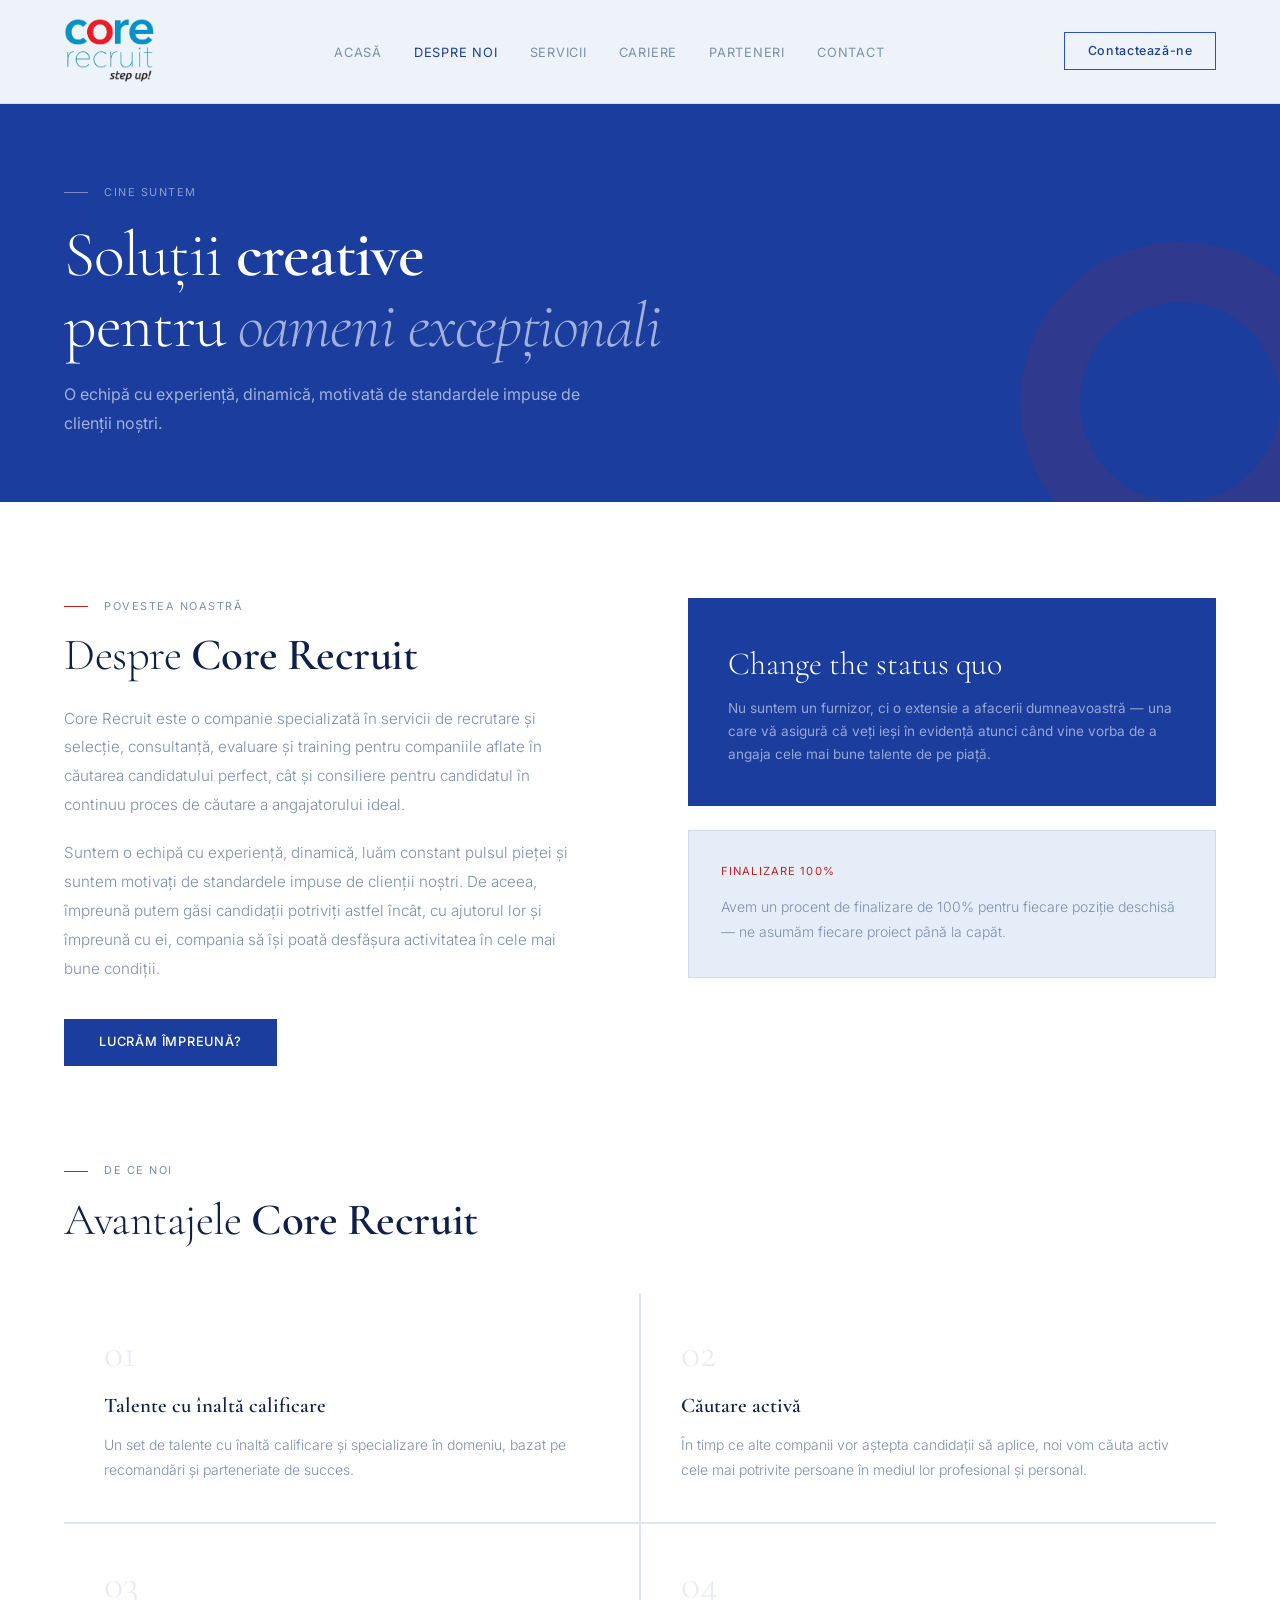
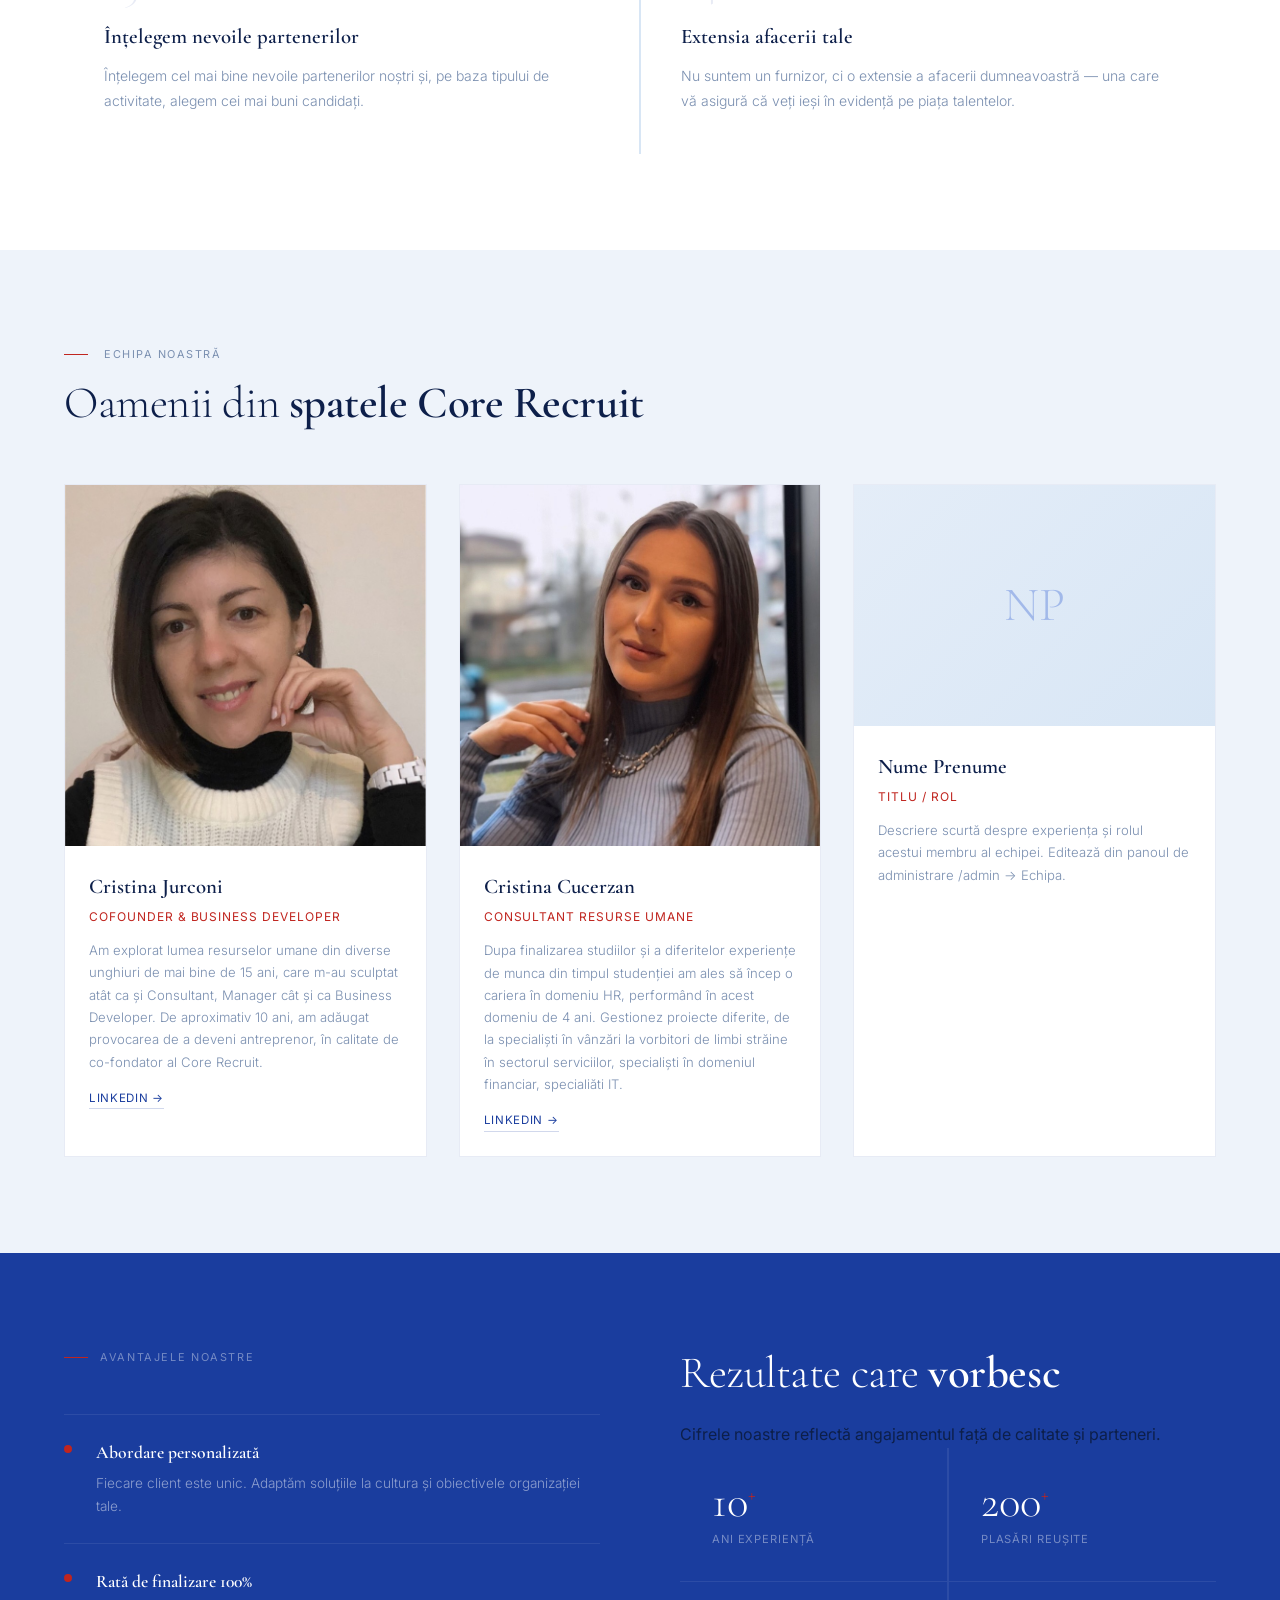
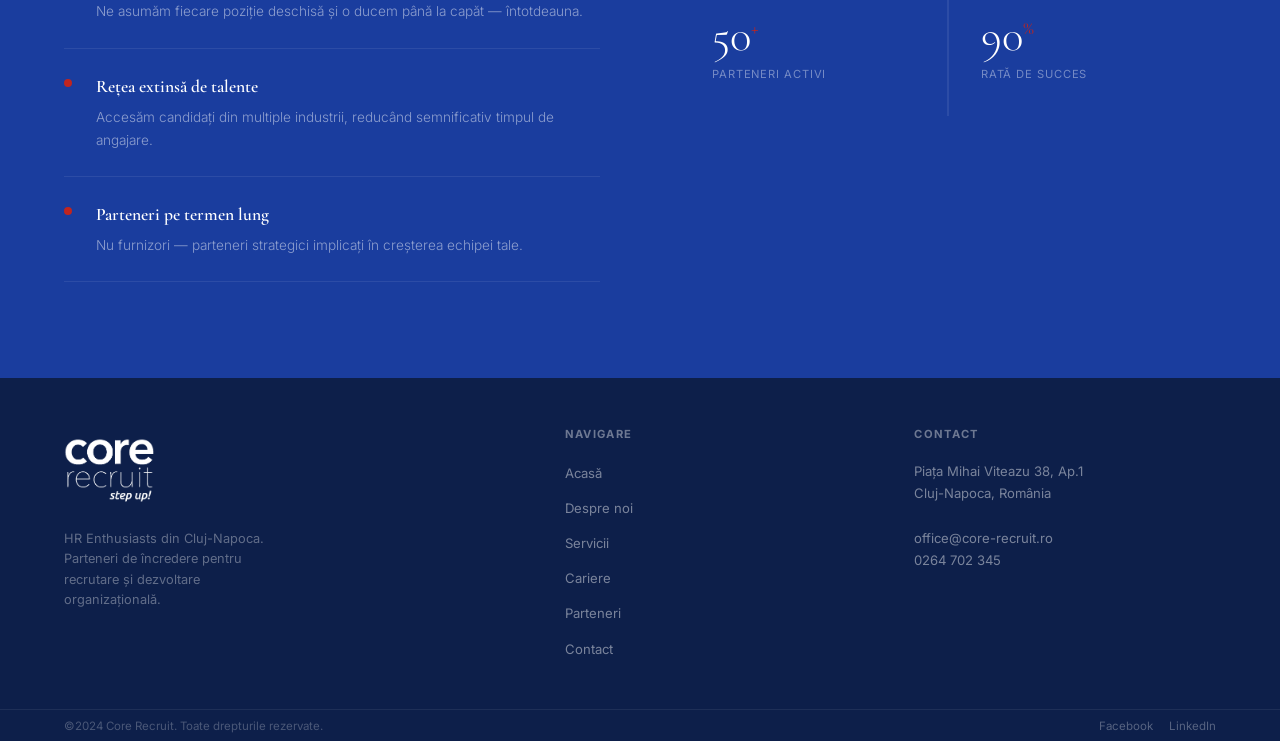
==== commit 34f1178b: "Update about.html" ====
--- a/about.html
+++ b/about.html
@@ -23,7 +23,7 @@
   .team-grid { display: grid; grid-template-columns: repeat(3,1fr); gap: 2rem; margin-top: 3.5rem; }
   .team-card { background: var(--white); border: 1px solid var(--border); overflow: hidden; transition: box-shadow 0.3s; }
   .team-card:hover { box-shadow: 0 8px 32px rgba(26,61,158,0.08); }
-  .team-card-img { width:100%; aspect-ratio:3/2; object-fit:cover; object-position:top; background:var(--bg3); display:flex; align-items:center; justify-content:center; }
+  .team-card-img { width:100%; aspect-ratio:1/1; object-fit:cover; object-position:top; background:var(--bg3); display:flex; align-items:center; justify-content:center; }
   .team-card-img-placeholder { width:100%; aspect-ratio:3/2; background: linear-gradient(135deg, var(--bg2) 0%, var(--bg3) 100%); display:flex; align-items:center; justify-content:center; }
   .team-card-img-placeholder span { font-family:'Cormorant Garamond',serif; font-size:3rem; font-weight:300; color:var(--blue-light); opacity:0.4; }
   .team-card-body { padding: 1.5rem; }
@@ -217,7 +217,7 @@
   grid.innerHTML = members.map(m => `
     <div class="team-card fade-in">
       ${m.photo
-        ? `<img src="${m.photo}" alt="${m.name}" class="team-card-img" style="width:100%;aspect-ratio:3/2;object-fit:cover; object-position:top;">`
+        ? `<img src="${m.photo}" alt="${m.name}" class="team-card-img" style="width:100%;aspect-ratio:1/1;object-fit:cover; object-position:top;">`
         : `<div class="team-card-img-placeholder"><span>${getInitials(m.name)}</span></div>`
       }
       <div class="team-card-body">
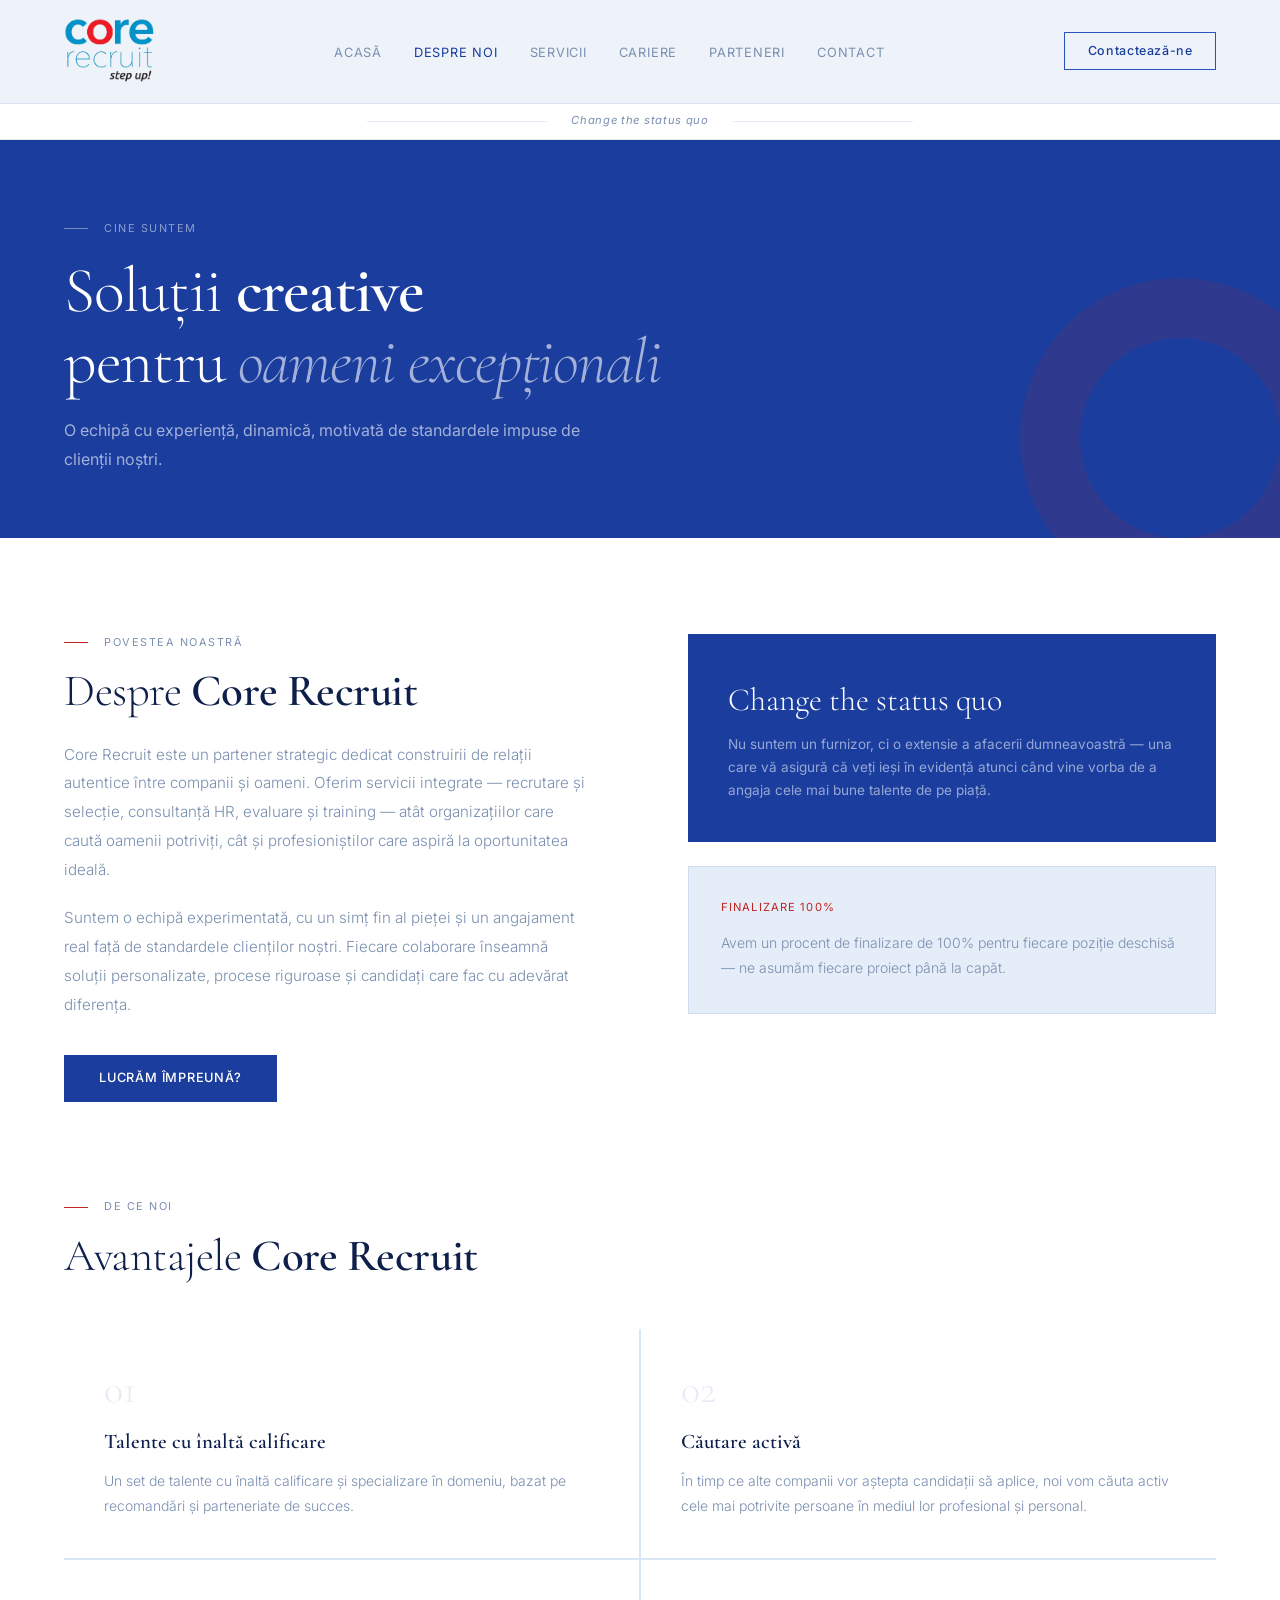
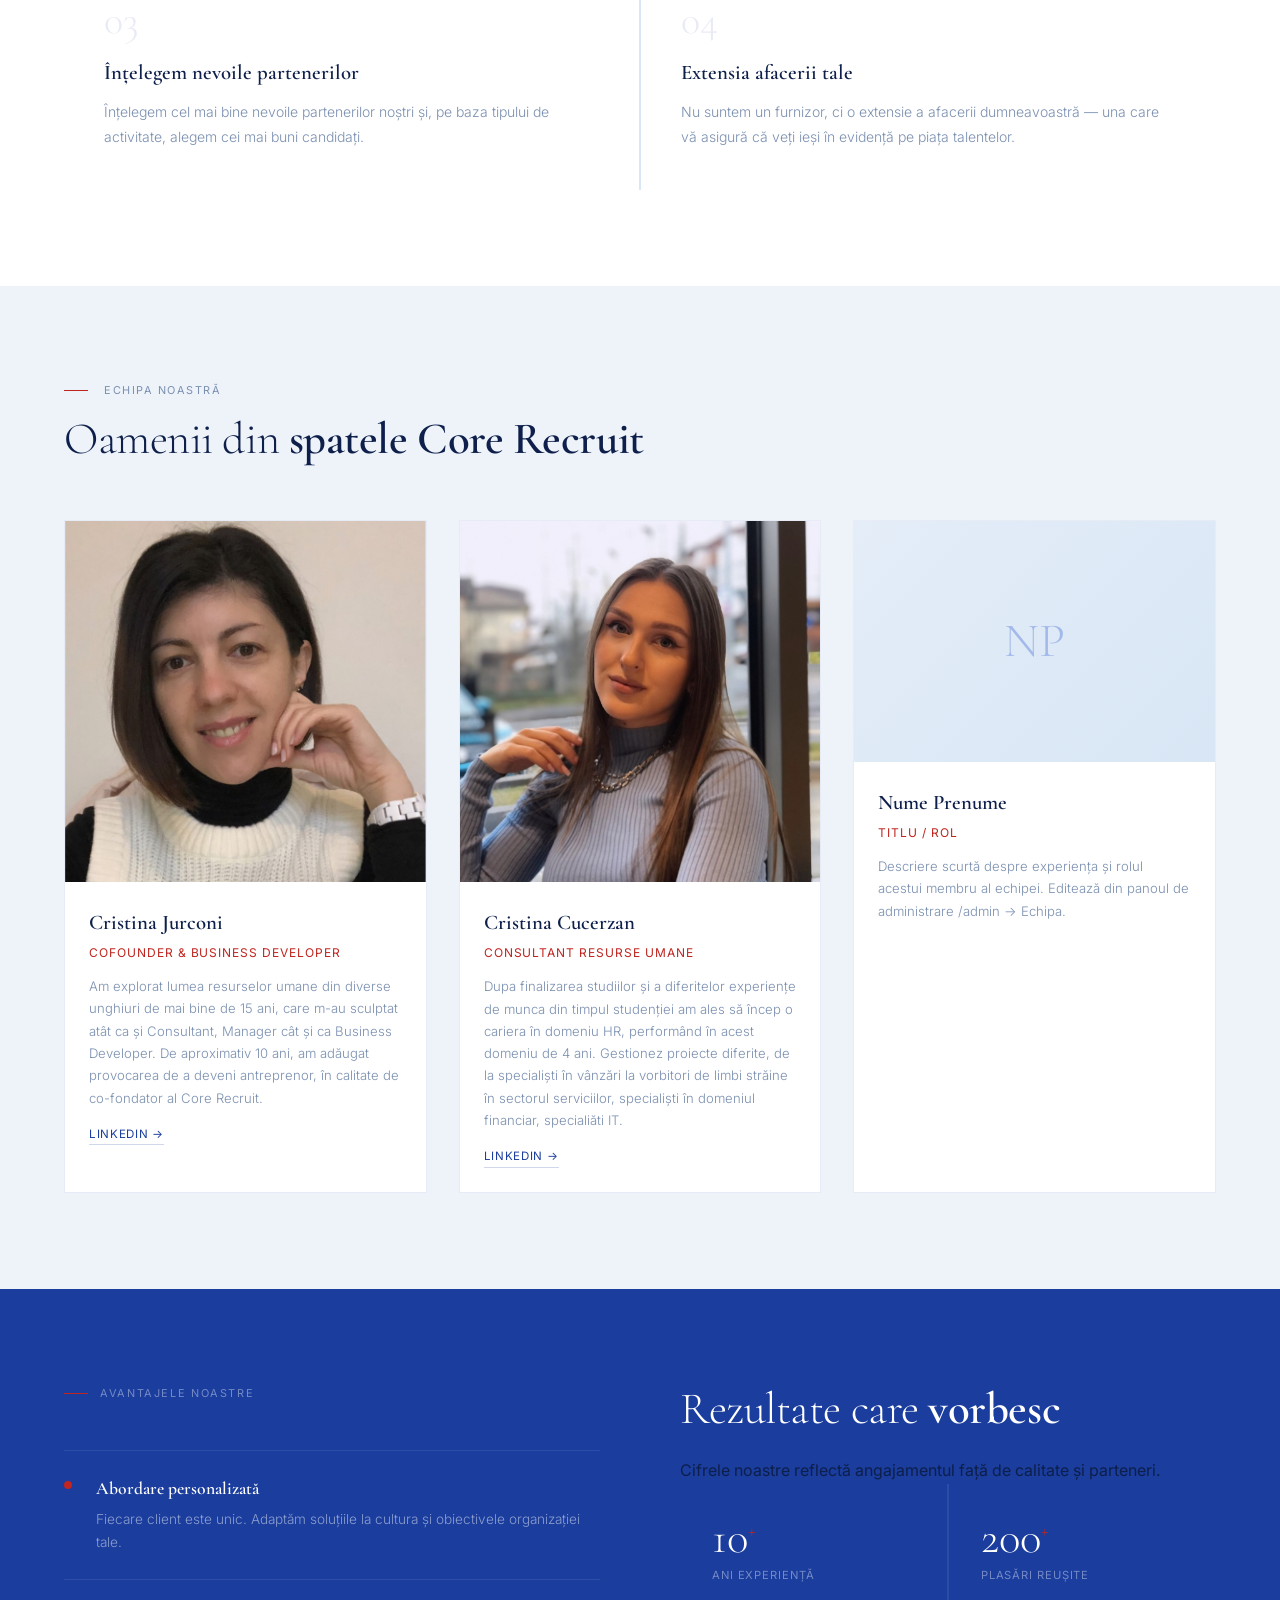
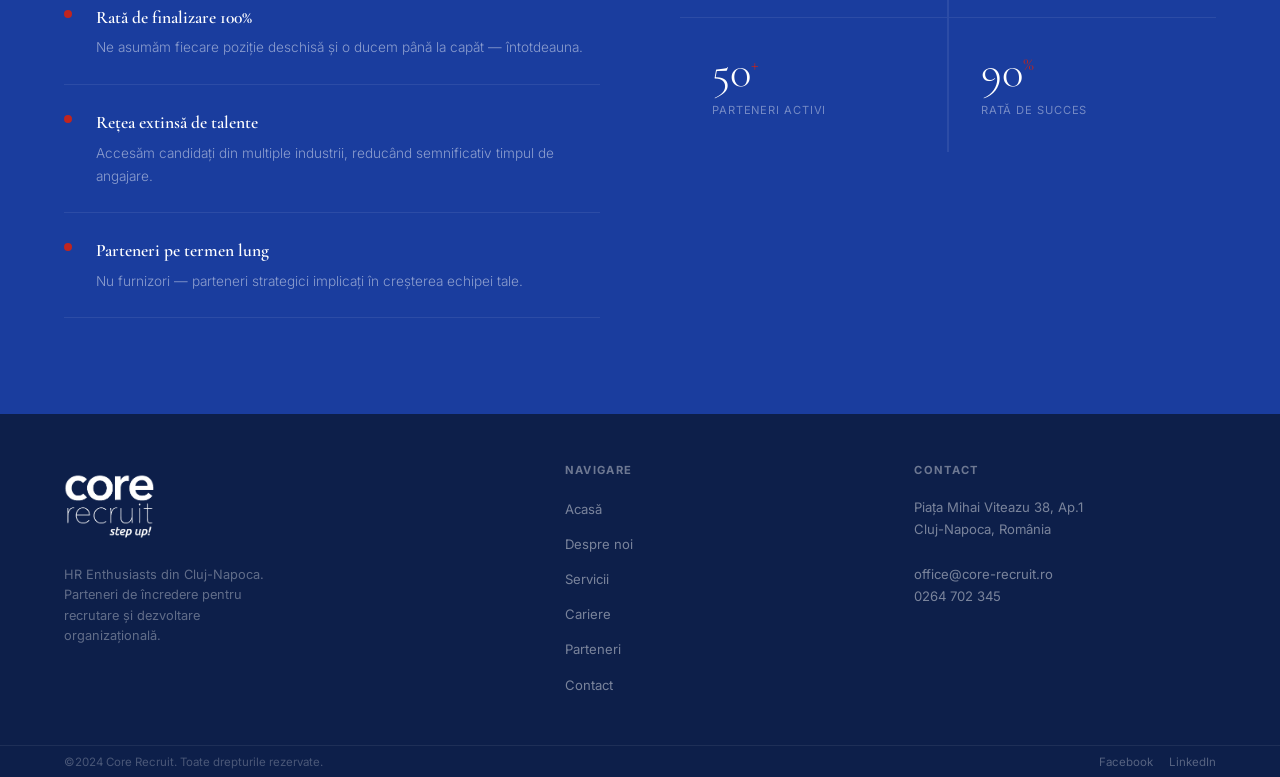
==== commit 77af26d3: "Update about.html" ====
--- a/about.html
+++ b/about.html
@@ -86,8 +86,8 @@
   <div class="about-intro-text fade-in">
     <div class="section-eyebrow"><div class="eyebrow-line"></div><span class="eyebrow-text">Povestea noastră</span></div>
     <div class="section-title">Despre <strong>Core Recruit</strong></div>
-    <p>Core Recruit este o companie specializată în servicii de recrutare și selecție, consultanță, evaluare și training pentru companiile aflate în căutarea candidatului perfect, cât și consiliere pentru candidatul în continuu proces de căutare a angajatorului ideal.</p>
-    <p>Suntem o echipă cu experiență, dinamică, luăm constant pulsul pieței și suntem motivați de standardele impuse de clienții noștri. De aceea, împreună putem găsi candidații potriviți astfel încât, cu ajutorul lor și împreună cu ei, compania să își poată desfășura activitatea în cele mai bune condiții.</p>
+    <p>Core Recruit este un partener strategic dedicat construirii de relații autentice între companii și oameni. Oferim servicii integrate — recrutare și selecție, consultanță HR, evaluare și training — atât organizațiilor care caută oamenii potriviți, cât și profesioniștilor care aspiră la oportunitatea ideală.</p>
+    <p>Suntem o echipă experimentată, cu un simț fin al pieței și un angajament real față de standardele clienților noștri. Fiecare colaborare înseamnă soluții personalizate, procese riguroase și candidați care fac cu adevărat diferența.</p>
     <a href="contact.html" class="btn-primary" style="margin-top:1rem;">Lucrăm împreună?</a>
   </div>
   <div class="fade-in" style="display:flex;flex-direction:column;gap:1.5rem;">
--- a/css/styles.css
+++ b/css/styles.css
@@ -22,6 +22,16 @@
 .mobile-menu{display:none;flex-direction:column;position:fixed;top:64px;left:0;right:0;background:rgba(238,243,250,0.98);backdrop-filter:blur(16px);border-bottom:1px solid var(--border);padding:1.5rem 2rem;gap:1.2rem;z-index:99}
 .mobile-menu a{text-decoration:none;color:var(--text-mid);font-size:0.9rem;letter-spacing:0.06em;text-transform:uppercase}
 .mobile-menu.open{display:flex}
+
+/* TAGLINE STRIP */
+.tagline-strip{display:flex;align-items:center;justify-content:center;gap:1.5rem;height:36px;background:var(--white);border-bottom:1px solid var(--border);position:relative;z-index:98}
+.tagline-strip::before,.tagline-strip::after{content:'';flex:1;height:1px;background:var(--border);max-width:180px}
+.tagline-strip span{font-size:0.7rem;font-style:italic;color:var(--text-muted);letter-spacing:0.06em;white-space:nowrap}
+@media(max-width:960px){
+  .tagline-strip{height:30px}
+  .tagline-strip::before,.tagline-strip::after{max-width:50px}
+  .tagline-strip span{font-size:0.65rem}
+}
 
 /* BUTTONS */
 .btn-primary{background:var(--blue);color:white;border:none;padding:0.85rem 2.2rem;font-family:'Inter',sans-serif;font-size:0.8rem;font-weight:500;letter-spacing:0.06em;text-transform:uppercase;cursor:pointer;transition:all 0.25s;text-decoration:none;display:inline-block}
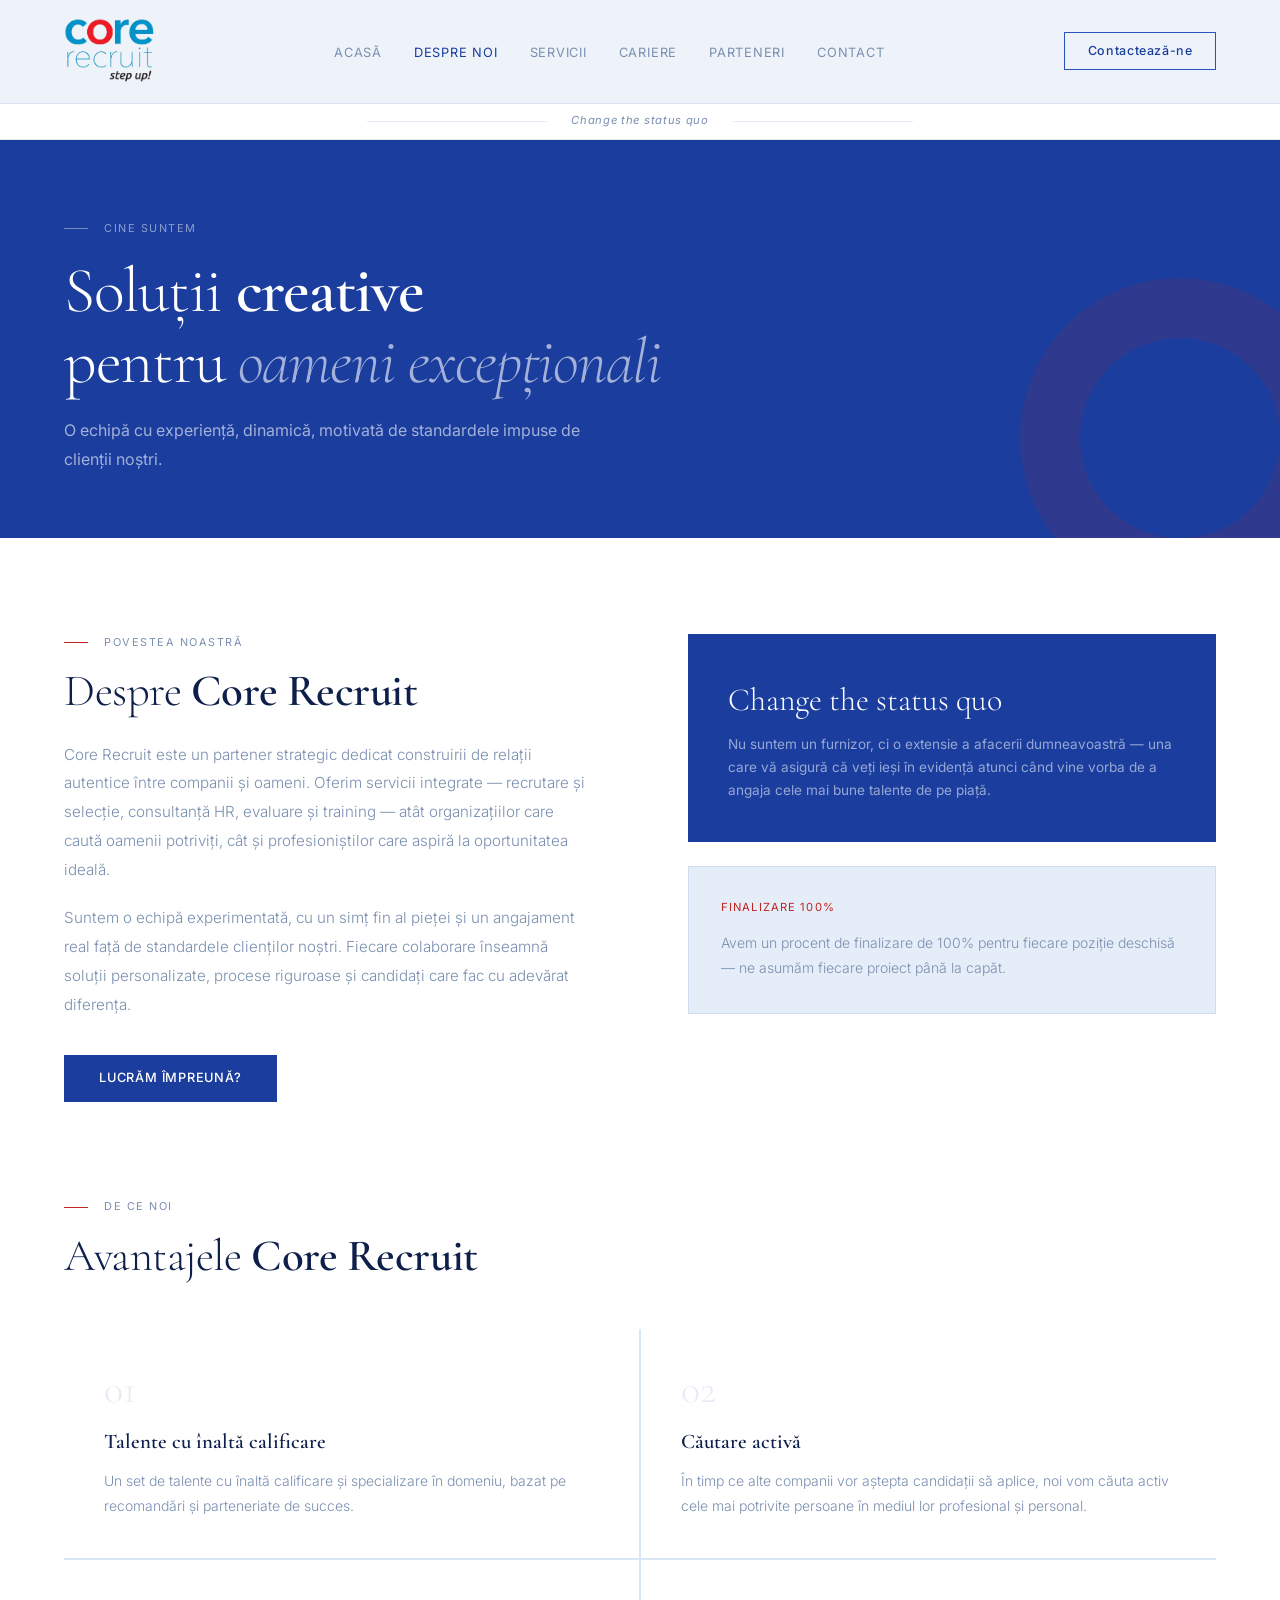
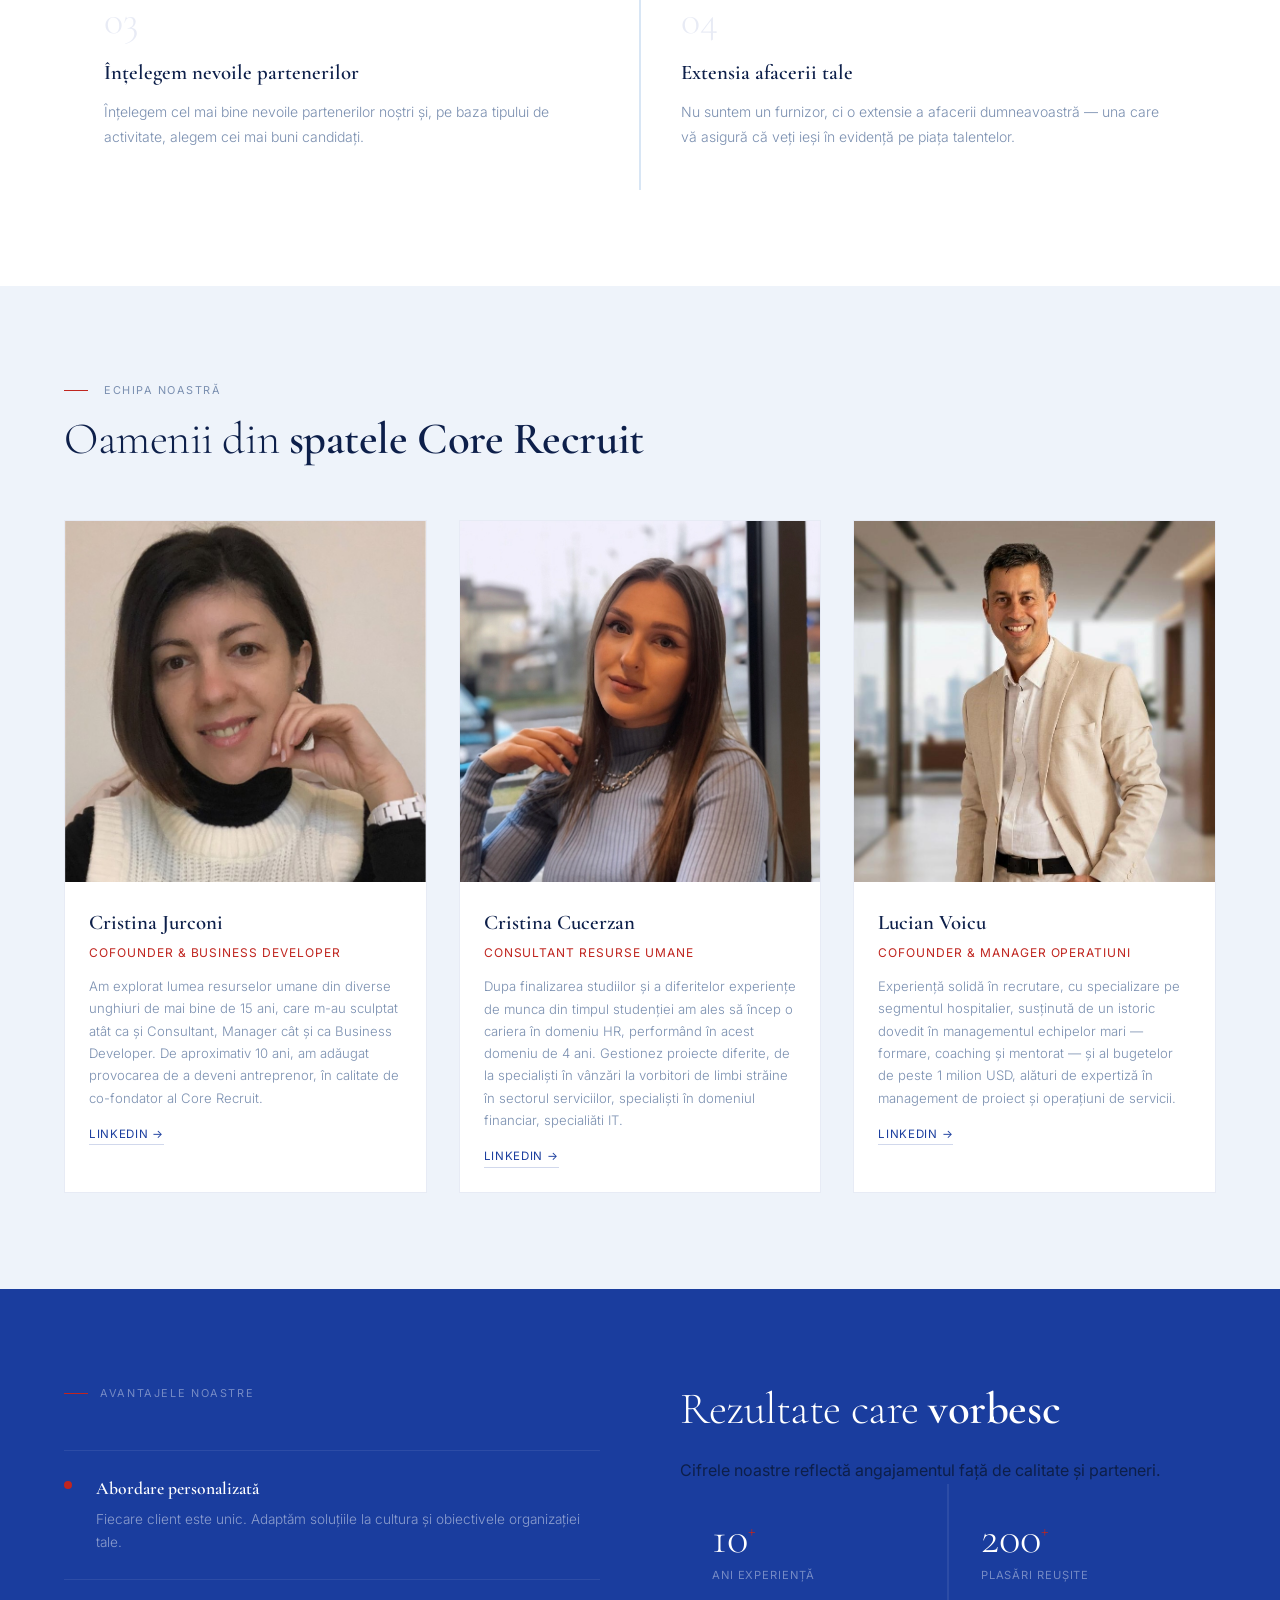
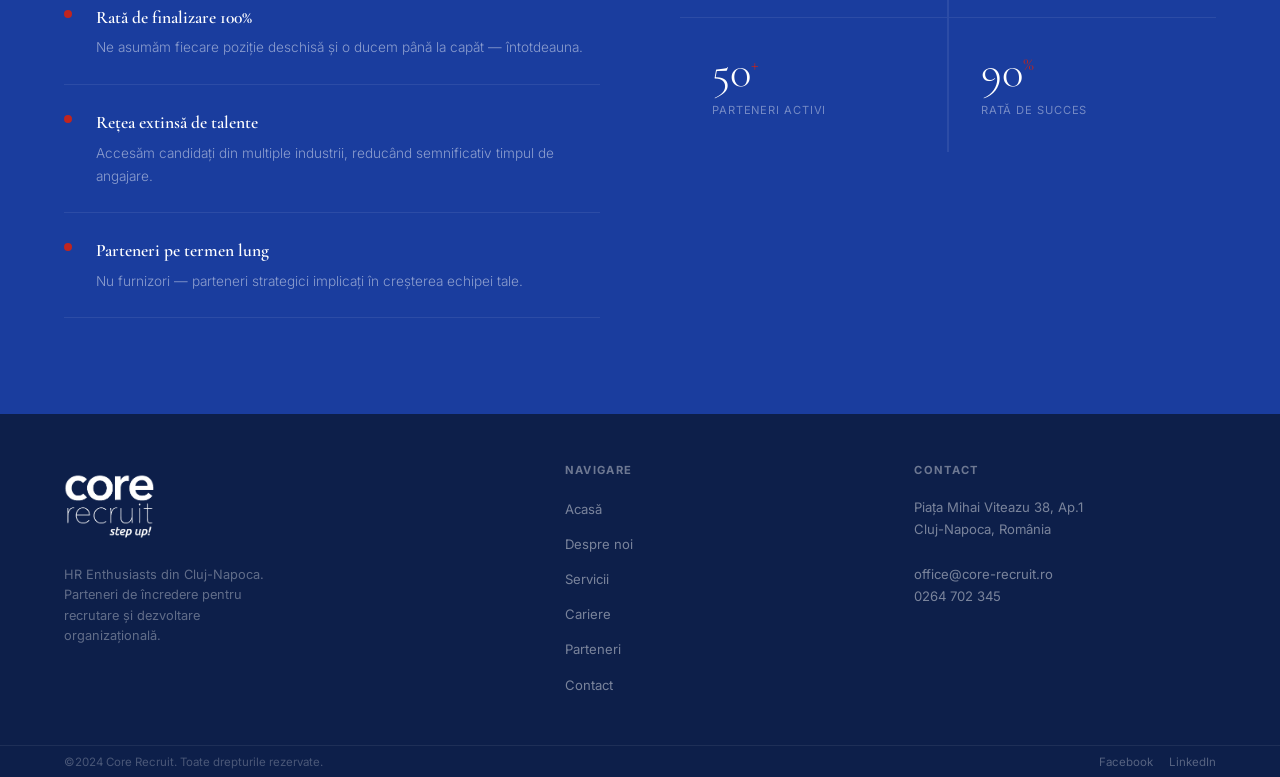
==== commit 20f43ef5: "Added favicon" ====
--- a/about.html
+++ b/about.html
@@ -4,6 +4,8 @@
 <meta charset="UTF-8">
 <meta name="viewport" content="width=device-width, initial-scale=1.0">
 <title>Despre noi — Core Recruit</title>
+<link rel="icon" type="image/png" href="/favicon.png">
+<link rel="icon" href="/favicon.ico">
 <meta name="description" content="Suntem o echipă de entuziaști HR cu experiență de peste 10 ani. Află mai multe despre Core Recruit.">
 <link href="https://fonts.googleapis.com/css2?family=Cormorant+Garamond:ital,wght@0,300;0,400;0,600;1,300;1,400&family=Inter:wght@300;400;500&display=swap" rel="stylesheet">
 <link rel="stylesheet" href="css/styles.css">
